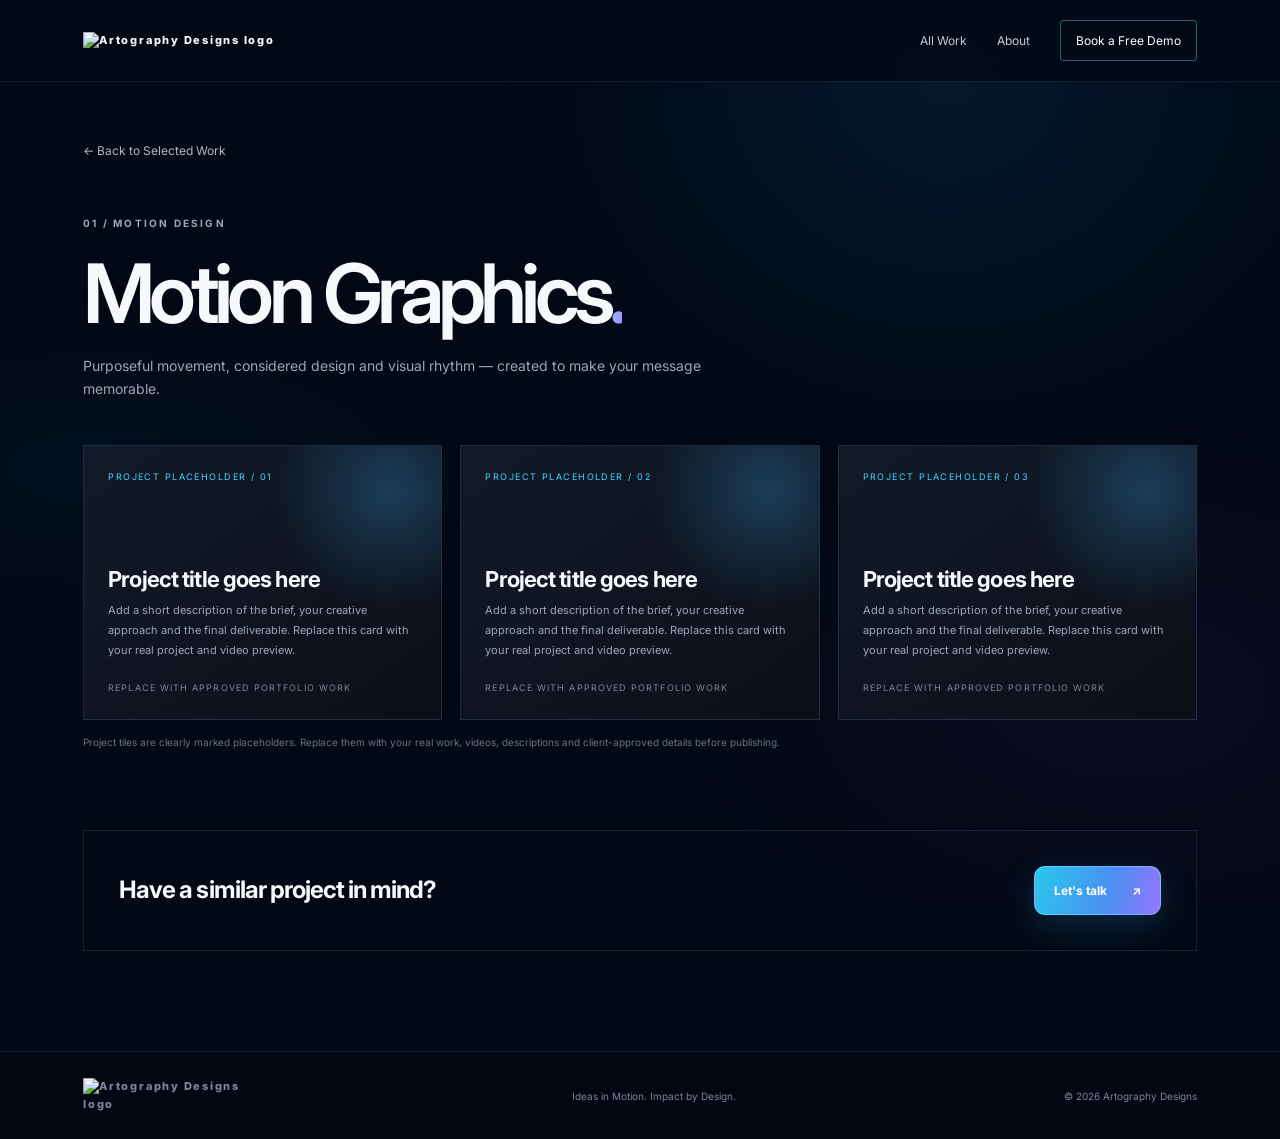
==== category.html @ e75f4caf "Add files via upload" ====
<!doctype html>
<html lang="en">
<head>
  <meta charset="utf-8"><meta name="viewport" content="width=device-width, initial-scale=1">
  <meta name="theme-color" content="#090b10">
  <title>Portfolio Category — Artography Designs</title>
  <link rel="preconnect" href="https://fonts.googleapis.com"><link rel="preconnect" href="https://fonts.gstatic.com" crossorigin>
  <link href="https://fonts.googleapis.com/css2?family=Inter:wght@400;500;600;700;800&display=swap" rel="stylesheet">
  <link rel="stylesheet" href="styles.css"><script src="category.js" defer></script>
</head>
<body>
  <header class="site-header">
    <a class="wordmark" href="index.html"><img class="brand-logo" src="assets/artography-logo.png" alt="Artography Designs logo"></a>
    <nav class="nav-links"><a href="index.html#work">All Work</a><a href="index.html#about">About</a><a class="nav-cta" href="index.html#contact">Book a Free Demo</a></nav>
  </header>
  <main class="category-main section-shell">
    <a class="back-link" href="index.html#work">← Back to Selected Work</a>
    <p class="eyebrow" id="category-kicker">PORTFOLIO CATEGORY</p>
    <h1 class="category-title" id="category-title">Selected work<span>.</span></h1>
    <p class="category-intro" id="category-intro">A focused collection of visual stories.</p>
    <div class="category-grid" id="category-grid"></div>
    <p class="placeholder-note">Project tiles are clearly marked placeholders. Replace them with your real work, videos, descriptions and client-approved details before publishing.</p>
    <div class="category-cta"><h2>Have a similar project in mind?</h2><a class="button button-primary" href="index.html#contact">Let's talk <span>↗</span></a></div>
  </main>
  <footer class="site-footer"><a class="wordmark" href="index.html"><img class="brand-logo" src="assets/artography-logo.png" alt="Artography Designs logo"></a><p>Ideas in Motion. Impact by Design.</p><span>© <span id="year"></span> Artography Designs</span></footer>
</body>
</html>
---- styles.css ----
:root{--bg:#090b10;--panel:#10141d;--panel2:#141a25;--text:#f6f8fc;--muted:#9ba6b8;--blue:#3883c4;--cyan:#42d7ff;--violet:#a56bff;--line:rgba(255,255,255,.11);--gold:#f4c96b}*{box-sizing:border-box}html{scroll-behavior:smooth;scroll-padding-top:88px}body{margin:0;background:var(--bg);color:var(--text);font-family:Inter,system-ui,sans-serif;line-height:1.6;overflow-x:hidden;position:relative}body:before{content:'';position:fixed;inset:0;z-index:-2;pointer-events:none;background:linear-gradient(180deg,rgba(3,8,20,.62),rgba(3,8,20,.86)),url('assets/galaxy-nebula-background.png') center 22%/cover no-repeat;opacity:.72}a{color:inherit;text-decoration:none}button{font:inherit}.site-header{height:82px;padding:0 6.5%;display:flex;align-items:center;justify-content:space-between;border-bottom:1px solid rgba(255,255,255,.07);position:sticky;top:0;z-index:20;background:rgba(9,11,16,.88);backdrop-filter:blur(18px)}.wordmark{display:flex;align-items:center;gap:11px;font-size:11px;letter-spacing:.16em;font-weight:800}.wordmark-mark{font-size:34px;letter-spacing:-.1em;line-height:1;font-weight:800}.wordmark-mark span,.about-symbol span{color:var(--cyan)}.wordmark small{display:block;color:#9ba6b8;font-size:9px;letter-spacing:.31em;margin-top:2px}.nav-links{display:flex;align-items:center;gap:30px;color:#c4ccda;font-size:12px}.nav-links a:hover,.text-link:hover{color:var(--cyan)}.nav-cta{border:1px solid rgba(66,215,255,.45);padding:10px 15px;border-radius:3px;color:white}.menu-toggle{display:none;background:none;border:0;color:white;font-size:22px}.section-shell{width:min(1240px,87%);margin-inline:auto}.hero{min-height:680px;display:flex;flex-direction:column;justify-content:center;position:relative;padding-top:80px;padding-bottom:64px;isolation:isolate;overflow:hidden}.hero:after{content:'';position:absolute;z-index:-1;width:52vw;height:52vw;max-width:680px;max-height:680px;min-width:330px;min-height:330px;right:-8%;top:3%;border-radius:48% 52% 60% 40%;border:1px solid rgba(66,215,255,.13);transform:rotate(-25deg);box-shadow:inset 0 0 70px rgba(56,131,196,.05),0 0 65px rgba(56,131,196,.04);animation:float-ring 18s ease-in-out infinite}.hero:before{content:'';position:absolute;z-index:-1;right:-10%;top:18%;width:62%;height:45%;border-top:1px solid transparent;border-bottom:1px solid transparent;border-image:linear-gradient(90deg,transparent,rgba(66,215,255,.1),rgba(165,107,255,.24),transparent) 1;transform:rotate(-18deg);filter:drop-shadow(0 0 7px rgba(66,215,255,.2));animation:line-drift 12s ease-in-out infinite}.hero-glow{position:absolute;z-index:-1;pointer-events:none;filter:blur(70px);opacity:.36;border-radius:50%}.glow-one{width:380px;height:380px;right:7%;top:12%;background:radial-gradient(circle,var(--blue),transparent 68%)}.glow-two{width:300px;height:300px;right:25%;top:36%;background:radial-gradient(circle,var(--violet),transparent 68%);opacity:.16}.hero:focus-within:after{border-color:rgba(66,215,255,.25)}@keyframes float-ring{0%,100%{transform:rotate(-25deg) translate3d(0,0,0)}50%{transform:rotate(-17deg) translate3d(-14px,12px,0)}}@keyframes line-drift{0%,100%{transform:rotate(-18deg) translateY(0)}50%{transform:rotate(-14deg) translateY(16px)}}.eyebrow{font-size:10px;letter-spacing:.22em;color:#9aa8bd;font-weight:700;margin:0 0 20px}.eyebrow-dot{display:inline-block;width:7px;height:7px;background:var(--cyan);border-radius:50%;margin-right:9px;box-shadow:0 0 14px var(--cyan)}h1,h2,h3,p{margin-top:0}.hero h1{font-size:clamp(48px,7.4vw,96px);line-height:1.04;letter-spacing:-.075em;font-weight:600;margin:0;max-width:920px}.hero h1 span,.section-heading h2 span,.about-content h2 span,.why-section h2 span,.contact-section h2 span,.category-title span{background:linear-gradient(100deg,#f7f9ff 0%,#7bcaff 42%,#a68aff 88%);color:transparent;background-clip:text}.hero-copy{max-width:610px;color:#aeb8c8;font-size:15px;line-height:1.9;margin:28px 0 30px}.hero-actions{display:flex;gap:12px;flex-wrap:wrap}.button{display:inline-flex;align-items:center;justify-content:center;gap:25px;padding:14px 19px;font-size:12px;font-weight:700;transition:transform .2s,border-color .2s,background .2s;border-radius:3px}.button:hover{transform:translateY(-2px)}.button-primary{background:var(--blue);border:1px solid var(--blue);color:white;box-shadow:0 8px 32px rgba(56,131,196,.18)}.button-primary:hover{background:#4797d7}.button-quiet{border:1px solid var(--line);color:#e0e6f0}.hero-foot{display:flex;justify-content:space-between;max-width:540px;margin-top:84px;color:#687588;font-size:9px;letter-spacing:.18em}.work-section{padding-top:110px;padding-bottom:76px;position:relative}.work-section:before{content:'';position:absolute;left:-12vw;top:20%;width:34vw;height:34vw;border-radius:50%;border:1px solid rgba(66,215,255,.08);box-shadow:0 0 35px rgba(56,131,196,.04);pointer-events:none;z-index:-1}.section-heading{display:flex;align-items:end;justify-content:space-between;gap:40px;margin-bottom:36px}.section-heading h2,.about-content h2,.why-section h2,.contact-section h2{font-size:clamp(38px,5vw,64px);line-height:1.1;letter-spacing:-.065em;font-weight:600;margin:0}.section-note{max-width:340px;color:var(--muted);font-size:12px;line-height:1.9;margin:0 0 5px}.slider-controls{display:flex;justify-content:space-between;align-items:center;margin-bottom:15px}.slider-count{font-size:12px;color:#687588}.slider-count strong{color:white;font-size:16px}.slider-buttons{display:flex;gap:8px}.slider-arrow{width:42px;height:42px;background:transparent;border:1px solid var(--line);color:white;border-radius:50%;cursor:pointer;transition:.2s}.slider-arrow:hover{border-color:var(--cyan);color:var(--cyan)}.portfolio-viewport{overflow-x:auto;scrollbar-width:none;overscroll-behavior-x:contain;cursor:grab;outline:none;padding:7px 3px 18px}.portfolio-viewport::-webkit-scrollbar{display:none}.portfolio-track{display:flex;gap:18px;width:max-content}.portfolio-card{width:clamp(260px,28vw,355px);border:1px solid rgba(255,255,255,.1);background:#0e1118;position:relative;transition:transform .3s,border-color .3s,opacity .3s;flex-shrink:0;overflow:hidden}.portfolio-card:hover{transform:translateY(-5px);border-color:rgba(66,215,255,.5)}.portfolio-card.active{border-color:transparent}.portfolio-card.active:before{content:"";position:absolute;inset:0;border-radius:0;padding:1px;background:linear-gradient(140deg,var(--cyan),var(--blue),var(--violet),var(--cyan));background-size:260% 260%;animation:border-flow 5s linear infinite;-webkit-mask:linear-gradient(#fff 0 0) content-box,linear-gradient(#fff 0 0);-webkit-mask-composite:xor;mask-composite:exclude;pointer-events:none;z-index:2}@keyframes border-flow{0%{background-position:0% 0%}100%{background-position:260% 260%}}.card-art{height:240px;position:relative;overflow:hidden;background:#111827;isolation:isolate}.card-art:before,.card-art:after{content:"";position:absolute;inset:0;pointer-events:none}.art-caption{position:absolute;left:20px;bottom:18px;font-size:9px;letter-spacing:.19em;color:rgba(255,255,255,.72)}.art-motion{background:radial-gradient(ellipse at 70% 35%,#425dca 0,transparent 36%),radial-gradient(ellipse at 30% 65%,#1c8cb0 0,transparent 36%),linear-gradient(135deg,#111a2b,#070a12)}.art-orb{position:absolute;width:175px;height:175px;left:28%;top:13%;border-radius:50%;background:conic-gradient(from 20deg,transparent,#48d7ff,#3b65cb,#b77bff,transparent);filter:blur(1px);animation:slow-spin 15s linear infinite}.art-orb:after{content:"";position:absolute;inset:22px;border-radius:50%;background:#101522;border:1px solid rgba(255,255,255,.35)}.art-line{position:absolute;width:130%;height:65px;border:1px solid rgba(99,224,255,.6);border-radius:50%;transform:rotate(-25deg);left:-15%;top:45%;box-shadow:0 0 22px #2674bb}.art-saas{background:radial-gradient(circle at 80% 20%,#245f9a,transparent 42%),linear-gradient(145deg,#121a2b,#090d16)}.mini-ui,.browser-lines{position:absolute;inset:28px 24px 40px;border:1px solid #45617c;border-radius:7px;background:rgba(5,12,23,.75);padding:15px;display:grid;grid-template-columns:repeat(3,1fr);gap:9px}.mini-ui i{height:5px;background:#5f9ac7;border-radius:4px}.mini-ui b{height:58px;background:linear-gradient(145deg,#1b8fae55,#4d65bb55);border:1px solid #45617c;border-radius:4px}.art-product{background:radial-gradient(ellipse at 70% 50%,#714cc0 0,transparent 40%),linear-gradient(145deg,#101728,#080b12)}.product-window{position:absolute;inset:22px 34px;background:linear-gradient(135deg,#1a2842,#111522);border:1px solid #536080;box-shadow:0 15px 35px #0008;transform:rotate(-5deg);padding:12px}.product-window span{display:inline-block;width:5px;height:5px;border-radius:50%;background:#64c9ff;margin-right:4px}.product-window b{display:block;font-size:23px;line-height:1.08;letter-spacing:-.06em;margin:32px 0 0 12px}.art-2d{background:linear-gradient(145deg,#222c50,#171126)}.shape{position:absolute;display:block;border:1px solid rgba(255,255,255,.55)}.shape-a{width:105px;height:105px;border-radius:35% 65% 55% 45%;background:linear-gradient(145deg,#55d4e8,#6c68ce);left:17%;top:18%;transform:rotate(-24deg)}.shape-b{width:83px;height:83px;border-radius:50%;background:linear-gradient(145deg,#ffbd82,#e66e9b);right:17%;top:26%}.shape-c{width:120px;height:60px;border-radius:50%;border-color:#8be8ff;left:37%;bottom:14%;transform:rotate(20deg)}.art-reels{background:radial-gradient(circle at 50% 45%,#ed6e9d 0,transparent 35%),linear-gradient(145deg,#291a38,#0d1020)}.reel-frame{position:absolute;inset:15px 70px;border:1px solid #ffffff66;border-radius:18px;display:flex;align-items:center;justify-content:center;text-align:center;flex-direction:column;font-size:10px;letter-spacing:.3em;background:linear-gradient(160deg,#ffffff08,#ffffff02);transform:rotate(4deg)}.reel-frame b{font-size:28px;line-height:1;letter-spacing:-.07em;margin-top:12px}.art-info{background:linear-gradient(135deg,#102c3d,#111426)}.chart-bars{position:absolute;left:18%;right:18%;bottom:32px;height:140px;display:flex;align-items:end;gap:10px}.chart-bars i{flex:1;background:linear-gradient(#52d7f4,#367ac5);border-radius:4px 4px 0 0;box-shadow:0 0 18px #38a9de44}.chart-bars i:nth-child(1){height:30%}.chart-bars i:nth-child(2){height:55%}.chart-bars i:nth-child(3){height:45%}.chart-bars i:nth-child(4){height:76%}.chart-bars i:nth-child(5){height:100%}.art-web{background:radial-gradient(circle at 75% 25%,#6745a8,transparent 36%),linear-gradient(145deg,#111c32,#080a11)}.web-window{position:absolute;inset:22px 22px 30px;border:1px solid #7c80a5;background:#0b1220;padding:20px}.web-window b{font-size:21px;line-height:1.05;letter-spacing:-.06em}.web-window span{display:block;width:50px;height:4px;background:var(--cyan);margin-top:18px}.art-social{background:linear-gradient(135deg,#162c4b,#281534)}.social-tile{position:absolute;width:88px;height:112px;display:grid;place-items:center;font-size:36px;font-weight:800;border:1px solid #ffffff55;background:linear-gradient(145deg,#50c9e555,#9e65e855);box-shadow:0 12px 28px #0005;transform:rotate(-10deg);left:14%;top:25%}.social-tile:nth-child(2){left:38%;top:16%;transform:rotate(8deg);background:linear-gradient(145deg,#ed8eab77,#8d62c877)}.social-tile:nth-child(3){left:62%;top:28%;transform:rotate(14deg);background:linear-gradient(145deg,#3d9de877,#5463c977)}.art-dev{background:radial-gradient(circle at 50% 40%,#174d71,transparent 44%),linear-gradient(135deg,#101827,#090b12)}.browser-lines{inset:26px 24px 35px;grid-template-rows:8px 1fr 1fr}.browser-lines i{height:5px;background:#80c8e8;border-radius:4px}.browser-lines b{background:linear-gradient(130deg,#1a7db0aa,#9a6ce0aa);border-radius:3px}.art-pitch{background:radial-gradient(circle at 25% 35%,#3d76bd,transparent 40%),linear-gradient(145deg,#111b2e,#0b0d14)}.slide-sheet{position:absolute;inset:25px 48px 28px;background:linear-gradient(140deg,#f1f5ff,#c5d8ef);color:#111827;padding:18px;transform:rotate(4deg);box-shadow:0 18px 28px #0008}.slide-sheet span{font-size:9px;color:#45617c}.slide-sheet b{display:block;font-size:25px;line-height:1;letter-spacing:-.06em;margin-top:38px}.portfolio-card-meta{display:flex;justify-content:space-between;align-items:center;padding:18px 18px 20px;gap:10px}.portfolio-card-meta p{font-size:9px;letter-spacing:.15em;color:#8292a9;margin:0 0 6px}.portfolio-card-meta h3{font-size:15px;letter-spacing:-.03em;margin:0;font-weight:600}.card-arrow{font-size:20px;color:var(--cyan)}.placeholder-note{font-size:10px;color:#657287;margin:14px 0 0}.credibility-strip{display:flex;align-items:center;justify-content:space-between;gap:22px;padding:28px 0;border-top:1px solid var(--line);border-bottom:1px solid var(--line);flex-wrap:wrap}.credibility-strip span{font-size:9px;color:#7f8ba0;letter-spacing:.16em}.credibility-strip b{font-size:10px;color:#c5cedb;letter-spacing:.08em}.about-section{display:grid;grid-template-columns:.75fr 1.25fr;gap:70px;padding-top:130px;padding-bottom:130px;position:relative}.about-section:after{content:'';position:absolute;right:-9vw;top:15%;width:190px;height:310px;border:1px solid rgba(165,107,255,.2);border-radius:50%;transform:rotate(36deg);pointer-events:none;box-shadow:0 0 28px rgba(56,131,196,.06)}.about-kicker{display:flex;justify-content:space-between;align-items:start}.about-symbol{font-size:58px;line-height:1;font-weight:800;letter-spacing:-.12em;color:#31415a}.about-content h2{font-size:clamp(36px,4.5vw,56px)}.about-content>p{color:var(--muted);max-width:600px;font-size:14px;line-height:1.9;margin:25px 0}.text-link{font-size:12px;font-weight:700;border-bottom:1px solid #3d617e;padding-bottom:8px}.text-link span{margin-left:20px;color:var(--cyan)}.process-section{padding:90px 0 120px;border-top:1px solid var(--line)}.process-grid{display:grid;grid-template-columns:repeat(4,1fr);gap:12px}.process-card{min-height:210px;padding:22px;border:1px solid var(--line);background:linear-gradient(145deg,#11151f,#0b0d13)}.process-card>span{font-size:10px;color:var(--cyan);letter-spacing:.12em}.process-card h3{font-size:17px;margin:35px 0 8px}.process-card p,.why-grid p{font-size:11px;line-height:1.85;color:var(--muted);margin:0}.why-section{padding:90px 0 115px;border-top:1px solid var(--line)}.why-section h2{font-size:clamp(38px,5vw,62px)}.why-grid{display:grid;grid-template-columns:repeat(3,1fr);gap:35px;margin-top:55px}.why-grid b{font-size:10px;letter-spacing:.13em;color:#c5d5e9}.why-grid p{margin-top:12px;max-width:300px}.testimonials-section{padding:90px 0 110px;border-top:1px solid var(--line)}.testimonial-placeholder{display:flex;align-items:center;gap:24px;padding:30px;border:1px solid var(--line);background:linear-gradient(110deg,#111723,#0d1018);position:relative;box-shadow:0 18px 60px rgba(0,0,0,.12)}.testimonial-placeholder:after{content:'';position:absolute;left:10%;right:10%;bottom:-1px;height:1px;background:linear-gradient(90deg,transparent,var(--cyan),var(--violet),transparent);opacity:.65}.quote-mark{font-size:70px;line-height:.7;color:var(--cyan);font-family:Georgia,serif}.testimonial-placeholder h3{font-size:18px;margin-bottom:8px}.testimonial-placeholder p{font-size:12px;color:var(--muted);margin:0}.placeholder-label{margin-left:auto;white-space:nowrap;color:#657287;font-size:9px;letter-spacing:.12em}.contact-section{text-align:center;padding:110px 20px 120px;border-top:1px solid var(--line);background:radial-gradient(ellipse at 50% 90%,#15365b55,transparent 55%);position:relative;overflow:hidden}.contact-section:before,.contact-section:after{content:'';position:absolute;pointer-events:none;bottom:-105px;width:420px;height:220px;border:1px solid rgba(66,215,255,.3);border-radius:50%;filter:drop-shadow(0 0 8px rgba(66,215,255,.2));transform:rotate(-24deg)}.contact-section:before{left:-140px}.contact-section:after{right:-140px;border-color:rgba(165,107,255,.3);transform:rotate(24deg)}.contact-section .eyebrow{margin-bottom:22px}.contact-section h2{font-size:clamp(44px,6vw,76px)}.contact-section>p:not(.eyebrow){max-width:520px;margin:22px auto 28px;font-size:13px;line-height:1.9;color:var(--muted)}.contact-note{display:block;color:#647187;font-size:9px;margin-top:16px}.site-footer{padding:26px 6.5%;border-top:1px solid var(--line);display:flex;align-items:center;justify-content:space-between;gap:20px;color:#79869a;font-size:10px}.site-footer p{margin:0}.category-main{padding-top:55px;padding-bottom:100px;min-height:70vh}.back-link{display:inline-block;font-size:12px;color:#aab8cc;margin-bottom:55px}.back-link:hover{color:var(--cyan)}.category-title{font-size:clamp(44px,7vw,82px);line-height:1.05;letter-spacing:-.07em;font-weight:600;margin:0 0 18px}.category-intro{color:var(--muted);font-size:14px;max-width:640px;margin-bottom:45px}.category-grid{display:grid;grid-template-columns:repeat(3,minmax(0,1fr));gap:18px}.project-placeholder{min-height:275px;border:1px solid var(--line);background:linear-gradient(145deg,#121a29,#0c0f17);padding:24px;display:flex;flex-direction:column;justify-content:space-between;position:relative;overflow:hidden}.project-placeholder:before{content:"";position:absolute;width:240px;height:240px;right:-70px;top:-75px;border-radius:50%;background:radial-gradient(circle,#2b78ac66,transparent 70%)}.project-placeholder>*{position:relative}.project-tag{font-size:9px;letter-spacing:.16em;color:var(--cyan)}.project-placeholder h2{font-size:22px;line-height:1.15;letter-spacing:-.04em;margin:0 0 9px}.project-placeholder p{font-size:11px;line-height:1.8;color:var(--muted);max-width:330px;margin:0}.project-status{font-size:9px;letter-spacing:.12em;color:#78869c;margin-top:20px}.category-cta{margin-top:80px;padding:35px;border:1px solid var(--line);display:flex;align-items:center;justify-content:space-between;gap:20px}.category-cta h2{font-size:24px;letter-spacing:-.04em;margin:0}@keyframes slow-spin{to{transform:rotate(360deg)}}@media(max-width:850px){.site-header{padding:0 6%;height:72px}.nav-links{gap:17px}.hero{min-height:600px}.section-shell{width:88%}.section-heading{align-items:start;flex-direction:column;gap:16px}.section-note{max-width:500px}.about-section{gap:35px}.process-grid{grid-template-columns:repeat(2,1fr)}.category-grid{grid-template-columns:repeat(2,minmax(0,1fr))}.placeholder-label{display:none}}@media(max-width:600px){.menu-toggle{display:block}.nav-links{display:none;position:absolute;top:71px;left:0;right:0;padding:20px 6%;background:#0c0f16;border-bottom:1px solid var(--line);flex-direction:column;align-items:stretch;gap:17px}.nav-links.open{display:flex}.nav-cta{text-align:center}.hero{min-height:590px;padding-top:65px}.hero h1{font-size:clamp(45px,12vw,68px)}.hero-copy{font-size:13px}.hero-foot{margin-top:60px;font-size:8px;gap:20px}.work-section{padding-top:75px}.portfolio-card{width:78vw}.card-art{height:220px}.about-section{grid-template-columns:1fr;gap:20px;padding-top:90px;padding-bottom:90px}.about-kicker{align-items:center}.about-symbol{font-size:38px}.process-section,.why-section,.testimonials-section{padding:75px 0}.process-grid{gap:8px}.process-card{padding:16px;min-height:200px}.process-card h3{margin-top:28px;font-size:15px}.process-card p{font-size:10px}.why-grid{grid-template-columns:1fr;gap:25px;margin-top:38px}.testimonial-placeholder{align-items:flex-start;padding:22px;gap:14px}.testimonial-placeholder h3{font-size:16px}.quote-mark{font-size:48px}.contact-section{padding:85px 10px}.site-footer{align-items:flex-start;flex-direction:column}.credibility-strip{justify-content:flex-start}.credibility-strip span{width:100%}.category-main{padding-top:35px}.back-link{margin-bottom:40px}.category-grid{grid-template-columns:1fr}.project-placeholder{min-height:235px}.category-cta{align-items:flex-start;flex-direction:column;padding:25px}.category-cta h2{font-size:21px}}@media(prefers-reduced-motion:reduce){*,*::before,*::after{scroll-behavior:auto!important;animation-duration:.01ms!important;animation-iteration-count:1!important;transition-duration:.01ms!important}}
/* Original Artography Designs logo: preserve supplied artwork and proportions */
.brand-logo{display:block;width:clamp(150px,19vw,205px);height:auto;max-height:58px;object-fit:contain;object-position:left center}.site-header .wordmark{gap:0}.site-footer .brand-logo{width:160px;max-height:48px}@media(max-width:600px){.brand-logo{width:155px;max-height:48px}}

/* Cinematic reference-inspired visual upgrade */
:root{--bg:#030914;--panel:#091525;--panel2:#0d1a2d;--line:rgba(137,190,255,.14)}
body{background:#030914}
body:before{background:radial-gradient(ellipse at 74% 9%,rgba(14,100,174,.24),transparent 34%),radial-gradient(ellipse at 8% 52%,rgba(10,92,155,.12),transparent 28%),radial-gradient(ellipse at 88% 77%,rgba(91,44,159,.14),transparent 30%)}
.site-header{background:rgba(3,9,20,.82);border-bottom-color:rgba(111,186,255,.11)}
.hero{width:100%;max-width:none;padding:90px max(6.5%,calc((100vw - 1240px)/2)) 54px;min-height:660px;display:grid;grid-template-columns:minmax(0,1.02fr) minmax(380px,.98fr);align-items:center;gap:0}
.hero:before,.hero:after{display:none}
.hero-copy-block{position:relative;z-index:2;max-width:650px}
.hero h1{font-size:clamp(48px,6vw,82px);max-width:700px;line-height:1.04;letter-spacing:-.075em}
.hero-copy{font-size:15px;max-width:550px;margin:24px 0 28px}
.button{border-radius:11px;padding:14px 19px}
.button-primary{background:linear-gradient(105deg,#28c8ed,#4b8ff1 60%,#9774ff);border:1px solid rgba(153,224,255,.45);box-shadow:0 10px 35px rgba(38,143,228,.23)}
.button-quiet{background:rgba(6,16,32,.45);border-color:rgba(118,190,255,.24);backdrop-filter:blur(10px)}
.hero-art{position:relative;min-width:0;height:480px;isolation:isolate;transform:translateX(4%)}
.hero-art:before{content:"";position:absolute;inset:7% 2% 5%;border-radius:50%;background:radial-gradient(ellipse,rgba(24,116,212,.18),rgba(86,47,166,.09) 42%,transparent 70%);filter:blur(24px);z-index:-2}
.hero-art-halo{position:absolute;inset:11% 9% 8%;border:1px solid rgba(83,192,255,.12);border-radius:48% 52% 55% 45%;transform:rotate(-22deg);box-shadow:inset 0 0 70px rgba(39,146,241,.08),0 0 45px rgba(42,118,221,.08);animation:halo-float 11s ease-in-out infinite}
.ribbon-svg{position:absolute;inset:0;width:100%;height:100%;overflow:visible;filter:drop-shadow(0 0 13px rgba(47,157,255,.24))}
.ribbon-path{fill:none;stroke:url(#ribbonGradient);stroke-width:25;stroke-linecap:round;stroke-linejoin:round;opacity:.85}
.ribbon-path-back{stroke-width:37;opacity:.2;filter:url(#ribbonGlow)}
.ribbon-path-front{stroke-width:22;stroke-dasharray:1450;stroke-dashoffset:1450;animation:trimpath-draw 8s ease-in-out infinite;filter:drop-shadow(0 0 8px rgba(53,171,255,.6))}
.ribbon-highlight{fill:none;stroke:url(#ribbonHighlight);stroke-width:3;stroke-linecap:round;stroke-dasharray:90 400;animation:highlight-travel 7s linear infinite}
.ribbon-glow-path{fill:none;stroke:#258df5;stroke-width:45;opacity:.16;filter:url(#ribbonGlow)}
.orbit-line{fill:none;stroke:rgba(70,197,255,.35);stroke-width:1.2;stroke-dasharray:3 9;animation:orbit-dash 18s linear infinite}
.orbit-line-two{stroke:rgba(165,107,255,.3);animation-direction:reverse}
.floating-chip{position:absolute;z-index:3;padding:15px 18px;border:1px solid rgba(143,200,255,.27);border-radius:13px;background:linear-gradient(145deg,rgba(34,69,112,.8),rgba(10,20,43,.88));box-shadow:0 20px 55px rgba(0,0,0,.32),inset 0 1px rgba(255,255,255,.08);backdrop-filter:blur(14px);font-size:15px;line-height:1.3;color:#dceeff;transform:rotate(-10deg);animation:chip-float 7s ease-in-out infinite}
.floating-chip b{color:#fff}.chip-one{left:8%;top:32%}.chip-two{right:2%;top:17%;font-size:11px;transform:rotate(8deg);padding:12px 15px;color:var(--cyan);animation-delay:-2s}.chip-two span{color:#e6f3ff;margin-left:7px}
.floating-orb{position:absolute;width:25px;height:25px;border-radius:8px;background:linear-gradient(135deg,#73e6ff,#6477ff);box-shadow:0 0 30px rgba(76,171,255,.6);transform:rotate(25deg);animation:chip-float 6s ease-in-out infinite}.orb-one{top:14%;left:20%}.orb-two{right:11%;bottom:20%;width:13px;height:13px;border-radius:50%;background:linear-gradient(135deg,#e3c1ff,#5c9bff);animation-delay:-3s}
.hero-proof{display:flex;gap:22px;flex-wrap:wrap;margin-top:50px}
.hero-proof span{display:grid;grid-template-columns:28px auto;column-gap:8px;align-items:center;min-width:145px}
.hero-proof i{grid-row:span 2;width:27px;height:27px;display:grid;place-items:center;border-radius:9px;background:linear-gradient(145deg,rgba(70,178,255,.24),rgba(155,100,255,.16));border:1px solid rgba(128,196,255,.2);color:#8edfff;font-style:normal}
.hero-proof b{font-size:10px;color:#dceaff}.hero-proof small{font-size:9px;color:#8295b1}
.work-section{padding-top:78px}
.section-heading h2,.about-content h2,.why-section h2,.contact-section h2{letter-spacing:-.06em}
.portfolio-card{width:clamp(235px,20vw,285px);border-radius:15px;background:linear-gradient(145deg,rgba(14,29,49,.94),rgba(5,11,22,.98));border-color:rgba(105,174,239,.16);box-shadow:0 14px 36px rgba(0,0,0,.15)}
.portfolio-card.active{box-shadow:0 0 0 1px rgba(67,211,255,.2),0 0 35px rgba(47,157,255,.12),0 18px 40px rgba(0,0,0,.22)}
.portfolio-card.active:before{border-radius:15px}
.card-art{height:220px;background-color:#08182a}
.portfolio-card-meta{padding:17px 18px 19px}
.portfolio-card-meta h3{font-size:14px}
.art-motion{background:radial-gradient(ellipse at 50% 55%,#102f65 0,transparent 45%),linear-gradient(135deg,#071324,#0c1930)}
.art-orb{box-shadow:0 0 32px rgba(67,154,255,.4)}
.credibility-strip{border-color:rgba(106,178,255,.13);padding:25px 0}
.credibility-strip b{font-size:12px;color:#9eacc1;letter-spacing:0}
.about-section{grid-template-columns:1fr 1fr;align-items:center;gap:58px;padding-top:100px;padding-bottom:105px}
.about-visual{position:relative;min-width:0;padding:12px}
.about-screen{position:relative;min-height:355px;border:1px solid rgba(115,190,255,.22);border-radius:19px;overflow:hidden;background:radial-gradient(ellipse at 68% 32%,rgba(27,130,208,.44),transparent 34%),radial-gradient(ellipse at 30% 75%,rgba(93,57,176,.24),transparent 38%),linear-gradient(135deg,#0a1a2e,#050a13 72%);box-shadow:0 25px 70px rgba(0,0,0,.3),inset 0 0 55px rgba(56,131,196,.08)}
.about-screen:before{content:"";position:absolute;width:260px;height:260px;left:24%;top:13%;border-radius:50%;border:22px solid transparent;border-left-color:#35c9f5;border-top-color:#3d79dd;border-right-color:#8f6bff;filter:drop-shadow(0 0 15px rgba(50,168,255,.55));transform:rotate(-28deg);animation:slow-spin 24s linear infinite}
.screen-top{height:38px;display:flex;align-items:center;gap:5px;padding:0 15px;border-bottom:1px solid rgba(255,255,255,.09);position:relative;z-index:1}
.screen-top i{width:5px;height:5px;border-radius:50%;background:#61d9ff}.screen-top i:nth-child(2){background:#8e7bff}.screen-top i:nth-child(3){background:#f5c56b}.screen-top span{font-size:8px;letter-spacing:.14em;color:#7187a7;margin-left:9px}
.screen-composition{position:relative;min-height:240px;display:flex;align-items:flex-end;padding:30px;z-index:1}
.screen-composition>span{font-size:27px;line-height:1.04;letter-spacing:-.05em;text-shadow:0 4px 18px #000}.screen-composition b{color:#8fdfff}
.screen-orb{position:absolute;right:15%;top:10%;width:120px;height:120px;border-radius:50%;background:radial-gradient(circle at 35% 30%,#5ee9ff,#3979e9 42%,#9b69ff 70%,transparent 73%);filter:drop-shadow(0 0 28px rgba(67,163,255,.5));opacity:.82}
.screen-line{position:absolute;left:-10%;right:-10%;top:48%;height:70px;border-top:1px solid #49d7ff;border-bottom:1px solid #a16cff;transform:rotate(-14deg);filter:drop-shadow(0 0 9px rgba(57,175,255,.6))}
.screen-caption{position:relative;z-index:1;display:flex;flex-direction:column;gap:4px;padding:14px 18px;background:rgba(4,12,24,.82);border-top:1px solid rgba(255,255,255,.08)}
.screen-caption b{font-size:10px;color:#e3efff}.screen-caption small{font-size:9px;color:#8096b2}
.about-visual-glow{position:absolute;z-index:-1;inset:15% -4%;background:linear-gradient(100deg,transparent,rgba(28,129,225,.16),rgba(146,78,237,.13),transparent);filter:blur(25px)}
.about-content .eyebrow{margin-bottom:17px}.about-content h2{font-size:clamp(35px,4.4vw,56px)}
.about-content>p:not(.eyebrow){font-size:13px;max-width:540px;margin:20px 0;color:#a8b7cc}
.about-points{padding:0;margin:20px 0 26px;list-style:none;display:grid;gap:10px;color:#c7d7ea;font-size:12px}
.about-points li:before{content:"✦";display:inline-grid;place-items:center;width:20px;height:20px;margin-right:10px;border-radius:7px;background:rgba(64,178,255,.13);color:#72dfff;font-size:10px}
.process-section,.why-section,.testimonials-section{border-color:rgba(106,178,255,.13)}
.process-grid{gap:16px}
.process-card{border-radius:16px;min-height:205px;background:linear-gradient(145deg,rgba(15,31,51,.9),rgba(5,12,23,.94));border-color:rgba(113,182,244,.16);box-shadow:inset 0 1px rgba(255,255,255,.025);transition:transform .25s,border-color .25s,box-shadow .25s}
.process-card:hover{transform:translateY(-5px);border-color:rgba(66,215,255,.38);box-shadow:0 15px 35px rgba(0,0,0,.22),0 0 25px rgba(43,146,226,.08)}
.process-card>span{display:inline-grid;place-items:center;width:30px;height:30px;border:1px solid rgba(89,191,255,.2);border-radius:10px;background:rgba(53,145,222,.1)}
.process-card h3{margin-top:28px}
.why-grid{gap:25px}
.why-grid>div{padding:5px 20px 5px 0;position:relative}
.why-grid>div:before{content:"";display:block;width:38px;height:38px;border:1px solid rgba(95,188,255,.25);border-radius:50%;margin-bottom:17px;background:radial-gradient(circle,rgba(60,166,239,.18),transparent 70%);box-shadow:0 0 22px rgba(51,148,235,.08)}
.why-grid b{font-size:11px;letter-spacing:.07em;color:#d9e8fa}
.testimonials-section{overflow:hidden}
.review-track{display:grid;grid-template-columns:repeat(3,minmax(0,1fr));gap:16px}
.review-card{position:relative;min-height:225px;padding:23px;border:1px solid rgba(111,181,246,.17);border-radius:15px;background:linear-gradient(145deg,rgba(14,29,48,.95),rgba(5,11,21,.98));box-shadow:0 18px 45px rgba(0,0,0,.16);overflow:hidden}
.review-card:after{content:"";position:absolute;left:12%;right:12%;bottom:0;height:1px;background:linear-gradient(90deg,transparent,#42d7ff,#a56bff,transparent);opacity:.7}
.review-stars{font-size:14px;letter-spacing:3px;color:#f4bd4f;margin-bottom:15px}
.review-card>p{font-size:12px;line-height:1.8;color:#c6d5e8;min-height:60px;margin-bottom:20px}
.review-person{display:flex;align-items:center;gap:10px}.review-avatar{width:34px;height:34px;border-radius:50%;display:grid;place-items:center;border:1px solid rgba(103,190,255,.28);background:linear-gradient(135deg,#123a5e,#30234e);color:#75ddff;font-size:18px}
.review-person b,.review-person small{display:block}.review-person b{font-size:10px;color:#e7f0fb}.review-person small{font-size:9px;color:#8093ad;margin-top:3px}
.review-edit-label{display:block;margin-top:17px;font-size:8px;letter-spacing:.13em;color:#7185a0}
.reviews-note{font-size:10px;color:#7185a0;margin:17px 0 0}
.contact-section{background:radial-gradient(ellipse at 50% 88%,rgba(14,98,176,.25),transparent 48%),radial-gradient(ellipse at 90% 100%,rgba(114,59,177,.16),transparent 35%);border-color:rgba(106,178,255,.13)}
.contact-section:before,.contact-section:after{width:580px;height:240px;border-width:2px;filter:drop-shadow(0 0 12px rgba(66,215,255,.22));bottom:-110px}
.contact-section:before{border-color:rgba(66,215,255,.48);transform:rotate(-17deg)}
.contact-section:after{border-color:rgba(165,107,255,.42);transform:rotate(17deg)}
.site-footer{background:rgba(2,7,15,.5);border-color:rgba(106,178,255,.12)}
@keyframes trimpath-draw{0%{stroke-dashoffset:1450;opacity:.35}35%,72%{stroke-dashoffset:0;opacity:1}100%{stroke-dashoffset:-1450;opacity:.3}}
@keyframes highlight-travel{from{stroke-dashoffset:0}to{stroke-dashoffset:-1000}}
@keyframes orbit-dash{to{stroke-dashoffset:-240}}
@keyframes halo-float{0%,100%{transform:rotate(-22deg) translateY(0)}50%{transform:rotate(-15deg) translateY(12px)}}
@keyframes chip-float{0%,100%{translate:0 0}50%{translate:0 -13px}}
@media(max-width:850px){.hero{grid-template-columns:1fr;min-height:0;padding:95px 6% 35px}.hero-copy-block{max-width:720px}.hero-art{height:380px;width:min(100%,600px);margin:10px auto 0;transform:none}.hero-proof{margin-top:35px}.about-section{grid-template-columns:1fr 1fr;gap:30px}.review-track{grid-template-columns:repeat(2,minmax(0,1fr))}.review-card:last-child{display:none}}
@media(max-width:600px){.hero{padding-top:70px}.hero h1{font-size:clamp(43px,11.8vw,64px)}.hero-art{height:290px;width:112%;margin-left:-6%;margin-top:15px}.floating-chip{font-size:12px;padding:10px 12px}.chip-one{left:12%;top:30%}.chip-two{right:8%;top:12%}.hero-proof{gap:15px;margin-top:28px}.hero-proof span{min-width:135px}.about-section{grid-template-columns:1fr;gap:28px}.about-screen{min-height:310px}.screen-composition{min-height:205px}.screen-orb{width:95px;height:95px}.review-track{display:flex;overflow-x:auto;scroll-snap-type:x mandatory;padding:3px 1px 15px}.review-card,.review-card:last-child{display:block;flex:0 0 84%;scroll-snap-align:start}.process-grid{grid-template-columns:repeat(2,minmax(0,1fr))}.portfolio-card{width:76vw}}
@media(prefers-reduced-motion:reduce){.ribbon-path-front,.ribbon-highlight,.orbit-line,.hero-art-halo,.floating-chip,.floating-orb,.about-screen:before{animation:none!important}}

/* Orbital planet hero visual */
.planet-hero-art{height:490px;position:relative;transform:translateX(3%);isolation:isolate}
.planet-visual-wrap{position:absolute;inset:0;overflow:visible;isolation:isolate}
.planet-hero-image{position:absolute;inset:0;width:100%;height:100%;object-fit:contain;object-position:center;mix-blend-mode:screen;filter:saturate(1.08) contrast(1.03);animation:planet-drift 18s ease-in-out infinite;transform-origin:55% 50%}
.planet-image-vignette{position:absolute;inset:0;pointer-events:none;background:radial-gradient(ellipse at 60% 50%,transparent 35%,rgba(3,9,20,.1) 70%,#030914 100%);mix-blend-mode:multiply}
.planet-orbit-overlay{position:absolute;left:19%;top:21%;width:68%;height:57%;border:1px solid rgba(74,196,255,.27);border-radius:50%;transform:rotate(-22deg);pointer-events:none}
.orbit-b{left:14%;top:27%;width:78%;height:42%;border-color:rgba(165,107,255,.35);transform:rotate(-31deg);border-style:dashed;animation:orbit-dash 22s linear infinite}
.orbit-c{left:26%;top:15%;width:61%;height:70%;border-color:rgba(72,176,255,.16);transform:rotate(23deg);animation:halo-float 15s ease-in-out infinite}
.planet-route-node{position:absolute;width:34px;height:34px;display:grid;place-items:center;border:1px solid rgba(167,223,255,.58);border-radius:10px;color:#c5f5ff;background:linear-gradient(140deg,rgba(38,159,241,.65),rgba(60,55,134,.62));box-shadow:0 0 22px rgba(42,173,255,.42),inset 0 1px rgba(255,255,255,.42);backdrop-filter:blur(10px);animation:node-float 6s ease-in-out infinite}
.planet-route-node i{font-style:normal;font-size:13px;text-shadow:0 0 12px #42d7ff}
.node-a{left:23%;top:30%;animation-delay:-1s}.node-b{right:18%;top:18%;animation-delay:-3s}.node-c{left:42%;bottom:14%;animation-delay:-4s}.node-d{right:7%;bottom:30%;animation-delay:-2s}
.planet-route-dot{position:absolute;width:8px;height:8px;border-radius:50%;background:#9cefff;box-shadow:0 0 8px 3px rgba(66,215,255,.65),0 0 22px rgba(66,215,255,.5);animation:dot-pulse 3s ease-in-out infinite}
.dot-a{left:20%;top:19%}.dot-b{right:16%;top:43%;animation-delay:-1.4s}.dot-c{left:64%;bottom:12%;background:#b9a1ff;box-shadow:0 0 8px 3px rgba(165,107,255,.65);animation-delay:-2.2s}
@keyframes planet-drift{0%,100%{transform:translate3d(0,0,0) scale(1) rotate(-.5deg)}50%{transform:translate3d(0,-7px,0) scale(1.025) rotate(.5deg)}}
@keyframes node-float{0%,100%{translate:0 0;transform:rotate(-8deg)}50%{translate:0 -10px;transform:rotate(5deg)}}
@keyframes dot-pulse{0%,100%{opacity:.5;scale:.8}50%{opacity:1;scale:1.35}}
@media(max-width:850px){.planet-hero-art{height:390px;width:min(100%,640px);margin:0 auto;transform:none}}
@media(max-width:600px){.planet-hero-art{height:300px;width:110%;margin-left:-5%}.planet-route-node{width:29px;height:29px;border-radius:8px}}
@media(prefers-reduced-motion:reduce){.planet-hero-image,.planet-orbit-overlay,.planet-route-node,.planet-route-dot{animation:none!important}}

/* Version 8: full-bleed orbital hero background, no framed image panel */
.hero{position:relative;isolation:isolate;overflow:hidden;min-height:690px;padding-top:110px;padding-bottom:72px}
.hero-copy-block{z-index:3}
.planet-hero-art{position:absolute!important;inset:0!important;width:100%!important;height:100%!important;transform:none!important;margin:0!important;z-index:0!important;pointer-events:none;overflow:hidden;opacity:1}
.planet-visual-wrap{position:absolute;inset:0;width:100%;height:100%;overflow:hidden}
.planet-hero-image{position:absolute;inset:0;width:100%;height:100%;object-fit:cover;object-position:center 48%;opacity:.72;mix-blend-mode:screen;filter:saturate(1.16) contrast(1.08);animation:space-drift 26s ease-in-out infinite;transform-origin:65% 50%}
.planet-image-vignette{inset:0;background:linear-gradient(90deg,#030914 0%,rgba(3,9,20,.88) 23%,rgba(3,9,20,.22) 55%,rgba(3,9,20,.12) 100%),linear-gradient(0deg,#030914 0%,transparent 30%,rgba(3,9,20,.2) 100%);mix-blend-mode:normal;opacity:.95}
.planet-orbit-overlay{left:42%;top:10%;width:47%;height:76%;border-color:rgba(67,205,255,.3);filter:drop-shadow(0 0 8px rgba(52,170,255,.25));animation:orbit-breathe 12s ease-in-out infinite}
.planet-orbit-overlay.orbit-b{left:38%;top:17%;width:55%;height:65%;border-color:rgba(165,107,255,.4);border-style:dashed;animation:orbit-dash 30s linear infinite}
.planet-orbit-overlay.orbit-c{left:48%;top:6%;width:34%;height:86%;border-color:rgba(82,169,255,.19);animation:orbit-breathe 16s ease-in-out infinite reverse}
.planet-route-node{z-index:2;opacity:.9;box-shadow:0 0 24px rgba(42,173,255,.48),0 0 48px rgba(92,93,255,.18),inset 0 1px rgba(255,255,255,.42)}
.node-a{left:57%;top:25%}.node-b{right:10%;top:21%}.node-c{left:72%;bottom:12%}.node-d{right:7%;bottom:31%}
.planet-route-dot{z-index:2}
.planet-route-dot.dot-a{left:60%;top:17%}.planet-route-dot.dot-b{right:11%;top:48%}.planet-route-dot.dot-c{left:77%;bottom:14%}
.hero:after{content:"";position:absolute;inset:0;z-index:1;pointer-events:none;background:radial-gradient(ellipse at 75% 42%,rgba(22,106,205,.09),transparent 35%),linear-gradient(180deg,transparent 72%,#030914 100%)}
@keyframes space-drift{0%,100%{transform:scale(1.02) translate3d(0,0,0)}50%{transform:scale(1.08) translate3d(-1.2%,.6%,0)}}
@keyframes orbit-breathe{0%,100%{opacity:.35;transform:rotate(-22deg) scale(1)}50%{opacity:.8;transform:rotate(-18deg) scale(1.035)}}
@media(max-width:850px){.hero{min-height:720px;padding-top:110px;padding-bottom:55px}.planet-hero-art{inset:0!important;height:100%!important;width:100%!important;margin:0!important}.planet-hero-image{object-position:62% center;opacity:.56}.planet-image-vignette{background:linear-gradient(90deg,rgba(3,9,20,.94),rgba(3,9,20,.58) 52%,rgba(3,9,20,.25)),linear-gradient(0deg,#030914 0%,transparent 35%)}.planet-orbit-overlay{left:35%;width:60%}.node-a{left:56%;top:29%}.node-c{left:68%;bottom:10%}}
@media(max-width:600px){.hero{min-height:740px;padding-top:85px}.planet-hero-image{object-position:60% center;opacity:.44}.planet-image-vignette{background:linear-gradient(90deg,rgba(3,9,20,.9),rgba(3,9,20,.55)),linear-gradient(0deg,#030914 0%,transparent 48%)}.planet-orbit-overlay{left:23%;top:23%;width:75%;height:48%}.planet-orbit-overlay.orbit-b{left:18%;top:26%;width:80%;height:42%}.planet-orbit-overlay.orbit-c{left:38%;top:19%;width:44%;height:58%}.planet-route-node{width:26px;height:26px}.node-a{left:54%;top:31%}.node-b{right:9%;top:25%}.node-c{left:67%;bottom:21%}.node-d{right:6%;bottom:35%}}
@media(prefers-reduced-motion:reduce){.planet-hero-image,.planet-orbit-overlay{animation:none!important}}

/* Exact reference-match hero: seamless planetary artwork background */
.hero{position:relative;isolation:isolate;overflow:hidden;background:#020914}
.hero-copy-block{z-index:3}
.hero-art.planet-hero-art{position:absolute;z-index:1;top:-1px;right:-2.5%;bottom:-1px;left:36%;height:auto;width:auto;margin:0;transform:none;pointer-events:none;overflow:visible}
.planet-visual-wrap{position:absolute;inset:0;overflow:hidden;mask-image:linear-gradient(90deg,transparent 0%,rgba(0,0,0,.25) 8%,#000 27%);-webkit-mask-image:linear-gradient(90deg,transparent 0%,rgba(0,0,0,.25) 8%,#000 27%)}
.planet-hero-image{content:url("assets/orbital-reference-art.png");width:100%;height:100%;object-fit:cover;object-position:center center;opacity:.98;mix-blend-mode:screen;filter:saturate(1.04) contrast(1.02);animation:reference-art-drift 24s ease-in-out infinite}
.planet-image-vignette{background:linear-gradient(90deg,#020914 0%,rgba(2,9,20,.65) 7%,transparent 36%),linear-gradient(0deg,rgba(2,9,20,.18),transparent 22%,transparent 80%,rgba(2,9,20,.18));mix-blend-mode:normal}
.planet-orbit-overlay{border-color:rgba(66,190,255,.19)}
.orbit-b{border-color:rgba(165,107,255,.24)}
.planet-route-node{opacity:.72}
@keyframes reference-art-drift{0%,100%{transform:scale(1) translate3d(0,0,0)}50%{transform:scale(1.035) translate3d(-.4%,.2%,0)}}
@media(max-width:850px){.hero{overflow:hidden}.hero-art.planet-hero-art{left:24%;right:-22%;top:20%;bottom:0;opacity:.72}.planet-visual-wrap{mask-image:linear-gradient(90deg,transparent 0%,#000 36%);-webkit-mask-image:linear-gradient(90deg,transparent 0%,#000 36%)}}
@media(max-width:600px){.hero-art.planet-hero-art{left:8%;right:-36%;top:39%;bottom:0;opacity:.5}.hero-copy-block{z-index:4}.planet-route-node{display:none}}
@media(prefers-reduced-motion:reduce){.planet-hero-image{animation:none!important}}

/* V10: full-bleed space hero inspired by the supplied reference */
.hero{position:relative;isolation:isolate;overflow:hidden;min-height:720px;background:#020611}
.hero::before{content:"";position:absolute;z-index:0;inset:0;background-image:linear-gradient(90deg,rgba(1,6,16,.86) 0%,rgba(1,6,16,.58) 34%,rgba(1,6,16,.08) 70%,rgba(1,6,16,.05) 100%),linear-gradient(0deg,rgba(1,6,16,.08),transparent 28%,rgba(1,6,16,.14)),url("assets/hero-space-background.jpg");background-size:cover;background-position:center;background-repeat:no-repeat;animation:space-back-drift 28s ease-in-out infinite alternate}
.hero-copy-block{position:relative;z-index:4}
.hero-art.planet-hero-art{position:absolute;z-index:2;top:0;right:0;bottom:0;left:0;height:auto;width:auto;margin:0;transform:none;pointer-events:none;overflow:hidden;opacity:.25;mix-blend-mode:screen}
.planet-visual-wrap{position:absolute;inset:0;overflow:hidden;mask-image:linear-gradient(90deg,transparent 0%,transparent 28%,rgba(0,0,0,.18) 44%,#000 64%);-webkit-mask-image:linear-gradient(90deg,transparent 0%,transparent 28%,rgba(0,0,0,.18) 44%,#000 64%)}
.planet-hero-image{display:none}
.planet-image-vignette{display:none}
.planet-orbit-overlay{left:42%;top:14%;width:47%;height:69%;border-color:rgba(58,184,255,.5);box-shadow:0 0 22px rgba(28,120,255,.13);animation:orbit-spin 16s linear infinite}
.orbit-b{left:40%;top:22%;width:51%;height:56%;border-color:rgba(165,107,255,.62);border-style:dashed;animation:orbit-spin-reverse 11s linear infinite}
.orbit-c{left:46%;top:10%;width:38%;height:78%;border-color:rgba(60,174,255,.32);animation:orbit-spin 21s linear infinite}
.planet-route-node{opacity:.9;animation:node-float 3.8s ease-in-out infinite}
.planet-route-dot{animation:dot-pulse 1.8s ease-in-out infinite}
@keyframes space-back-drift{0%{transform:scale(1);background-position:50% 50%}100%{transform:scale(1.045);background-position:52% 48%}}
@keyframes orbit-spin{from{transform:rotate(-22deg)}to{transform:rotate(338deg)}}
@keyframes orbit-spin-reverse{from{transform:rotate(22deg)}to{transform:rotate(-338deg)}}
@media(max-width:850px){.hero{min-height:680px}.hero::before{background-position:58% center}.hero-art.planet-hero-art{left:0;right:0;top:0;bottom:0;opacity:.22}.planet-visual-wrap{mask-image:linear-gradient(90deg,transparent 0%,rgba(0,0,0,.18) 25%,#000 100%);-webkit-mask-image:linear-gradient(90deg,transparent 0%,rgba(0,0,0,.18) 25%,#000 100%)}}
@media(max-width:600px){.hero{min-height:760px}.hero::before{background-position:60% center}.hero-art.planet-hero-art{opacity:.16}.planet-route-node{display:none}}
@media(prefers-reduced-motion:reduce){.hero::before,.planet-orbit-overlay,.planet-route-node,.planet-route-dot{animation:none!important}}

/* Portfolio interaction: hover-grow cards + animated trim-path outline */
.portfolio-card{
  width:clamp(260px,28vw,355px);
  border-radius:14px;
  transition:width .42s cubic-bezier(.2,.75,.2,1),transform .35s ease,border-color .25s ease,box-shadow .35s ease;
  transform-origin:center center;
}
.portfolio-card:hover,
.portfolio-card:focus-visible{
  width:clamp(310px,32vw,405px);
  transform:translateY(-7px) scale(1.015);
  border-color:rgba(66,215,255,.5);
  box-shadow:0 14px 44px rgba(12,137,255,.15),0 0 28px rgba(66,215,255,.08);
  z-index:8;
}
.portfolio-card.active:before{display:none}
.portfolio-card::after{
  content:"";
  position:absolute;
  inset:0;
  border-radius:14px;
  pointer-events:none;
  z-index:4;
  opacity:0;
  background-image:url("data:image/svg+xml,%3Csvg xmlns='http://www.w3.org/2000/svg' viewBox='0 0 400 360' preserveAspectRatio='none'%3E%3Crect x='1.5' y='1.5' width='397' height='357' rx='14' fill='none' stroke='%2342d7ff' stroke-width='2' stroke-dasharray='1200 1200' stroke-dashoffset='1200'/%3E%3C/svg%3E");
  background-size:100% 100%;
  filter:drop-shadow(0 0 4px rgba(66,215,255,.5));
}
.portfolio-card:hover::after,
.portfolio-card:focus-visible::after{
  opacity:1;
  animation:portfolio-trimpath .9s cubic-bezier(.25,.7,.25,1) forwards;
}
@keyframes portfolio-trimpath{
  from{background-position:0 0;clip-path:inset(0 100% 0 0)}
  to{background-position:0 0;clip-path:inset(0 0 0 0)}
}
.portfolio-card .card-art{transition:height .42s ease,filter .35s ease}
.portfolio-card:hover .card-art,
.portfolio-card:focus-visible .card-art{filter:saturate(1.13) brightness(1.08)}
@media(max-width:850px){
  .portfolio-card{width:clamp(245px,70vw,330px)}
  .portfolio-card:hover,.portfolio-card:focus-visible{width:clamp(275px,76vw,360px)}
}
@media(prefers-reduced-motion:reduce){
  .portfolio-card,.portfolio-card::after,.portfolio-card .card-art{transition:none!important;animation:none!important}
}

/* V12 Apple-inspired portfolio carousel: no width reflow, no chopped cards */
.portfolio-viewport{
  overflow-x:auto;
  overflow-y:visible;
  padding:22px 12px 28px;
  margin:-15px -12px -8px;
  scroll-padding-inline:18px;
}
.portfolio-track{
  align-items:stretch;
  gap:20px;
  padding:0 4px;
}
.portfolio-card{
  box-sizing:border-box;
  width:clamp(260px,27vw,350px);
  border-radius:18px;
  background:linear-gradient(155deg,rgba(18,27,45,.97),rgba(5,11,22,.99));
  border:1px solid rgba(150,190,230,.15);
  overflow:hidden;
  transform:translateZ(0) scale(1);
  transform-origin:center center;
  transition:transform .42s cubic-bezier(.2,.75,.2,1),border-color .35s ease,box-shadow .42s ease,filter .35s ease;
  will-change:transform;
  isolation:isolate;
}
.portfolio-card:hover,
.portfolio-card:focus-visible{
  width:clamp(260px,27vw,350px);
  transform:translate3d(0,-5px,0) scale(1.045);
  border-color:rgba(83,213,255,.5);
  box-shadow:0 18px 45px rgba(0,0,0,.28),0 0 0 1px rgba(66,215,255,.12),0 0 30px rgba(35,146,255,.13);
  filter:brightness(1.045);
  z-index:10;
}
.portfolio-card.active{border-color:rgba(66,215,255,.3)}
.portfolio-card.active:before{display:block;inset:0;border-radius:18px;padding:1px;opacity:.45}
.portfolio-card::after{
  content:"";
  position:absolute;
  inset:0;
  border-radius:18px;
  padding:1.5px;
  pointer-events:none;
  z-index:5;
  opacity:0;
  background:conic-gradient(from var(--trim-angle,0deg),transparent 0deg,transparent 255deg,#42d7ff 292deg,#6d8dff 320deg,#b18cff 340deg,transparent 360deg);
  -webkit-mask:linear-gradient(#000 0 0) content-box,linear-gradient(#000 0 0);
  -webkit-mask-composite:xor;
  mask-composite:exclude;
  transition:opacity .2s ease;
}
.portfolio-card:hover::after,
.portfolio-card:focus-visible::after{
  opacity:1;
  animation:trimpath-sweep 1.25s linear infinite;
}
@keyframes trimpath-sweep{
  from{--trim-angle:0deg;filter:drop-shadow(0 0 2px rgba(66,215,255,.3))}
  to{--trim-angle:360deg;filter:drop-shadow(0 0 5px rgba(66,215,255,.65))}
}
.card-art{
  border-radius:16px 16px 0 0;
  overflow:hidden;
  transition:filter .35s ease,transform .55s cubic-bezier(.2,.75,.2,1);
}
.portfolio-card:hover .card-art,
.portfolio-card:focus-visible .card-art{
  filter:saturate(1.08) brightness(1.06);
}
.portfolio-card-meta{
  background:linear-gradient(180deg,rgba(8,15,27,.72),rgba(5,10,19,.96));
  padding:18px 20px 20px;
}
.portfolio-card-meta h3{letter-spacing:-.025em}
@media(max-width:850px){
  .portfolio-viewport{padding:18px 8px 24px;margin:-12px -8px -6px}
  .portfolio-card{width:clamp(245px,68vw,320px)}
  .portfolio-card:hover,.portfolio-card:focus-visible{width:clamp(245px,68vw,320px);transform:translate3d(0,-3px,0) scale(1.025)}
}
@media(prefers-reduced-motion:reduce){
  .portfolio-card,.portfolio-card::after,.portfolio-card .card-art{transition:none!important;animation:none!important}
}

/* V13: centered floating carousel controls with a soft animated gradient keylight */
.work-section{position:relative}
.slider-controls{position:static;display:block;height:0;margin:0;padding:0}
.slider-count{position:relative;z-index:2;display:block;margin:0 0 18px}
.portfolio-viewport{position:relative}
.slider-buttons{
  position:absolute;
  z-index:20;
  top:50%;
  left:14px;
  right:14px;
  display:flex;
  align-items:center;
  justify-content:space-between;
  gap:14px;
  transform:translateY(-50%);
  pointer-events:none;
}
.slider-arrow{
  pointer-events:auto;
  width:58px;
  height:58px;
  min-width:58px;
  border-radius:50%;
  display:grid;
  place-items:center;
  font-size:25px;
  line-height:1;
  color:#f5fbff;
  border:1px solid rgba(143,205,255,.45);
  background:linear-gradient(145deg,rgba(10,27,49,.88),rgba(11,16,36,.82));
  backdrop-filter:blur(16px);
  -webkit-backdrop-filter:blur(16px);
  box-shadow:0 0 0 1px rgba(64,174,255,.06),0 8px 28px rgba(0,0,0,.28),0 0 24px rgba(52,143,255,.16);
  position:relative;
  isolation:isolate;
  transition:transform .3s ease,border-color .3s ease,background .3s ease,box-shadow .3s ease;
}
.slider-arrow::before{
  content:"";
  position:absolute;
  inset:-8px;
  border-radius:inherit;
  z-index:-1;
  background:conic-gradient(from 0deg,rgba(39,213,255,.05),rgba(63,133,255,.32),rgba(173,103,255,.38),rgba(39,213,255,.05));
  filter:blur(14px);
  opacity:.72;
  animation:arrow-keylight 4s ease-in-out infinite alternate;
}
.slider-arrow:hover,.slider-arrow:focus-visible{
  transform:scale(1.09);
  border-color:rgba(87,222,255,.9);
  background:linear-gradient(135deg,rgba(15,67,103,.94),rgba(42,31,86,.92));
  box-shadow:0 0 0 1px rgba(66,215,255,.2),0 10px 34px rgba(0,0,0,.34),0 0 32px rgba(51,175,255,.32);
  outline:none;
}
.slider-arrow:hover::before,.slider-arrow:focus-visible::before{opacity:1;animation-duration:1.8s}
@keyframes arrow-keylight{
  0%{transform:scale(.88);filter:blur(13px);opacity:.42}
  100%{transform:scale(1.15);filter:blur(18px);opacity:.9}
}
@media(max-width:850px){
  .slider-buttons{left:8px;right:8px}
  .slider-arrow{width:46px;height:46px;min-width:46px;font-size:21px}
}
@media(prefers-reduced-motion:reduce){
  .slider-arrow,.slider-arrow::before{animation:none!important;transition:none!important}
}

/* V14: place portfolio navigation beside the heading, aligned to its visual midpoint */
.work-section .section-heading{
  display:flex;
  align-items:center;
  justify-content:space-between;
  gap:32px;
}
.work-section .section-heading>div{flex:0 1 auto}
.work-section .section-heading .section-note{max-width:360px;margin-left:auto;margin-right:24px}
.work-section .slider-controls{
  display:flex;
  align-items:center;
  justify-content:flex-end;
  gap:12px;
  margin:0 0 16px;
  min-height:48px;
}
.work-section .slider-count{margin-right:auto}
.work-section .slider-buttons{
  display:flex;
  align-items:center;
  justify-content:center;
  gap:12px;
  margin-left:auto;
}
.work-section .slider-arrow{
  position:relative;
  width:48px;height:48px;flex:0 0 48px;
  display:grid;place-items:center;
  border:1px solid rgba(128,185,235,.24);
  border-radius:50%;
  color:#f6f9ff;
  background:rgba(7,17,33,.72);
  font-size:20px;
  cursor:pointer;
  isolation:isolate;
  overflow:hidden;
  transition:transform .3s ease,border-color .3s ease,box-shadow .3s ease,background .3s ease;
}
.work-section .slider-arrow::before{
  content:"";
  position:absolute;inset:-45%;
  z-index:-1;border-radius:50%;
  background:conic-gradient(from 0deg,transparent 0 18%,rgba(66,215,255,.5) 30%,rgba(88,133,255,.48) 48%,rgba(177,125,255,.52) 65%,transparent 78% 100%);
  filter:blur(10px);opacity:.25;
  animation:arrow-keylight 5s linear infinite;
}
.work-section .slider-arrow:hover,
.work-section .slider-arrow:focus-visible{
  transform:translateY(-2px) scale(1.04);
  border-color:rgba(80,214,255,.75);
  background:rgba(13,28,52,.92);
  box-shadow:0 0 0 4px rgba(66,215,255,.06),0 0 26px rgba(50,160,255,.17);
  outline:none;
}
.work-section .slider-arrow:hover::before,
.work-section .slider-arrow:focus-visible::before{opacity:.8}
@keyframes arrow-keylight{to{transform:rotate(360deg)}}
@media(max-width:760px){
 .work-section .section-heading{align-items:flex-start;flex-direction:column;gap:12px}
 .work-section .section-heading .section-note{margin:0;max-width:520px}
 .work-section .slider-controls{margin-top:14px}
 .work-section .slider-arrow{width:44px;height:44px;flex-basis:44px}
}
@media(prefers-reduced-motion:reduce){
 .work-section .slider-arrow,.work-section .slider-arrow::before{animation:none!important;transition:none!important}
}

/* Why Artography: luminous white center dots, intentionally about half the circle diameter */
.why-grid>div{position:relative;padding-top:78px}
.why-grid>div::before{
  content:"";
  position:absolute;top:0;left:0;
  width:58px;height:58px;border-radius:50%;
  border:1px solid rgba(74,177,255,.32);
  background:radial-gradient(circle at 50% 50%,rgba(21,61,94,.5),rgba(5,14,28,.18) 70%);
  box-shadow:inset 0 0 18px rgba(44,157,255,.07),0 0 20px rgba(30,139,255,.04);
}
.why-grid>div::after{
  content:"";
  position:absolute;top:18px;left:18px;
  width:22px;height:22px;border-radius:50%;
  background:radial-gradient(circle at 38% 32%,#ffffff 0%,#eaf8ff 34%,#9bdfff 70%,rgba(89,190,255,.55) 100%);
  box-shadow:0 0 8px rgba(226,248,255,.6),0 0 20px rgba(66,190,255,.28);
  animation:why-dot-glow 3.2s ease-in-out infinite alternate;
}
.why-grid>div:nth-child(2)::after{animation-delay:.6s}
.why-grid>div:nth-child(3)::after{animation-delay:1.2s}
@keyframes why-dot-glow{
  from{transform:scale(.92);opacity:.78}
  to{transform:scale(1.06);opacity:1}
}
@media(prefers-reduced-motion:reduce){.why-grid>div::after{animation:none}}

/* Portfolio controls sit beside the heading, never over a card */
.work-heading{display:grid;grid-template-columns:minmax(0,1fr) minmax(220px,.72fr) auto;align-items:center;column-gap:34px}
.work-heading .section-note{margin:0;max-width:320px}
.heading-slider-buttons{align-self:center;justify-self:end;gap:12px}
.heading-slider-buttons .slider-arrow{width:48px;height:48px;border-radius:50%;display:grid;place-items:center;font-size:18px;background:rgba(7,17,32,.72);border-color:rgba(99,190,255,.28);box-shadow:0 0 0 1px rgba(91,169,255,.04),inset 0 0 18px rgba(54,143,255,.04);transition:transform .25s,border-color .25s,box-shadow .25s,color .25s}
.heading-slider-buttons .slider-arrow:hover{transform:translateY(-2px) scale(1.04);border-color:#65dfff;color:#fff;box-shadow:0 0 22px rgba(51,177,255,.2),0 0 32px rgba(143,93,255,.1)}
.slider-controls{justify-content:flex-start;margin-top:28px;margin-bottom:14px}
@media(max-width:760px){.work-heading{grid-template-columns:1fr auto;row-gap:16px}.work-heading .section-note{grid-column:1/-1;grid-row:2}.heading-slider-buttons{grid-column:2;grid-row:1}.heading-slider-buttons .slider-arrow{width:42px;height:42px}}


/* V17 FIX: keep carousel navigation in the heading row, never over the cards */
.work-section .section-heading.work-heading{
  display:grid !important;
  grid-template-columns:minmax(0,1fr) minmax(220px,.72fr) auto !important;
  grid-template-rows:auto !important;
  align-items:center !important;
  position:relative !important;
  gap:24px 34px !important;
}
.work-section .work-heading > div:first-child{grid-column:1;grid-row:1;min-width:0}
.work-section .work-heading > .section-note{grid-column:2;grid-row:1;align-self:center}
.work-section .work-heading > .heading-slider-buttons{
  grid-column:3 !important;grid-row:1 !important;
  position:static !important;inset:auto !important;
  display:flex !important;align-items:center !important;justify-content:flex-end !important;
  align-self:center !important;justify-self:end !important;
  width:max-content !important;height:auto !important;
  margin:0 !important;padding:0 !important;transform:none !important;
  z-index:5;gap:12px !important;
}
.work-section .heading-slider-buttons .slider-arrow{
  box-sizing:border-box !important;flex:0 0 46px !important;
  width:46px !important;min-width:46px !important;max-width:46px !important;
  height:46px !important;min-height:46px !important;max-height:46px !important;
  aspect-ratio:1 / 1 !important;padding:0 !important;margin:0 !important;
  border-radius:50% !important;display:grid !important;place-items:center !important;
  line-height:1 !important;align-self:center !important;
}
@media(max-width:900px){
  .work-section .section-heading.work-heading{
    grid-template-columns:minmax(0,1fr) auto !important;
    grid-template-rows:auto auto !important;gap:16px 18px !important;
  }
  .work-section .work-heading > div:first-child{grid-column:1;grid-row:1}
  .work-section .work-heading > .heading-slider-buttons{grid-column:2 !important;grid-row:1 !important}
  .work-section .work-heading > .section-note{grid-column:1/-1;grid-row:2}
}
@media(max-width:480px){
  .work-section .heading-slider-buttons .slider-arrow{
    flex-basis:40px !important;width:40px !important;min-width:40px !important;
    max-width:40px !important;height:40px !important;min-height:40px !important;max-height:40px !important;
  }
}


/* DEMO FINAL: slider arrows in the upper portfolio heading row, perfect circles */
.work-section .section-heading.work-heading {
  display:grid !important;
  grid-template-columns:minmax(0,1fr) minmax(220px, .72fr) auto !important;
  align-items:center !important;
  position:relative !important;
  overflow:visible !important;
}
.work-section .work-heading > .heading-slider-buttons {
  grid-column:3 !important; grid-row:1 !important;
  position:static !important; inset:auto !important;
  display:flex !important; flex-direction:row !important;
  align-items:center !important; justify-content:flex-end !important;
  gap:12px !important; width:max-content !important; height:auto !important;
  margin:0 !important; padding:0 !important; transform:none !important;
}
.work-section .heading-slider-buttons .slider-arrow {
  box-sizing:border-box !important;
  display:flex !important; align-items:center !important; justify-content:center !important;
  flex:0 0 48px !important; width:48px !important; min-width:48px !important; max-width:48px !important;
  height:48px !important; min-height:48px !important; max-height:48px !important;
  aspect-ratio:1 / 1 !important; padding:0 !important; margin:0 !important;
  border-radius:50% !important; line-height:1 !important;
  background:linear-gradient(145deg,rgba(13,27,48,.94),rgba(8,12,23,.96)) !important;
  border:1px solid rgba(87,193,255,.48) !important; color:#f7fbff !important;
  box-shadow:inset 0 0 16px rgba(65,154,255,.10),0 0 18px rgba(42,145,255,.08) !important;
  transition:transform .25s ease,border-color .25s ease,box-shadow .25s ease,color .25s ease !important;
}
.work-section .heading-slider-buttons .slider-arrow:hover,
.work-section .heading-slider-buttons .slider-arrow:focus-visible {
  transform:translateY(-2px) !important; border-color:#62e4ff !important; color:white !important;
  box-shadow:inset 0 0 18px rgba(65,154,255,.14),0 0 22px rgba(42,175,255,.24),0 0 32px rgba(165,107,255,.13) !important;
}
@media(max-width:900px){
 .work-section .section-heading.work-heading{grid-template-columns:minmax(0,1fr) auto !important;grid-template-rows:auto auto !important;}
 .work-section .work-heading > .heading-slider-buttons{grid-column:2 !important;grid-row:1 !important;}
 .work-section .work-heading > .section-note{grid-column:1/-1 !important;grid-row:2 !important;}
}
@media(max-width:480px){
 .work-section .heading-slider-buttons .slider-arrow{flex-basis:42px !important;width:42px !important;min-width:42px !important;max-width:42px !important;height:42px !important;min-height:42px !important;max-height:42px !important;}
}

/* FUTURE BACKGROUND VIDEO:
   Replace the galaxy image by adding a muted, looped <video class="site-bg-video"> element
   as the first child of <body>, and set its source to your MP4/WebM.
   Keep this CSS overlay above it to preserve text readability. */
.site-bg-video{position:fixed;inset:0;width:100%;height:100%;object-fit:cover;z-index:-3;pointer-events:none;opacity:.62}
@media (prefers-reduced-motion:reduce){*,*::before,*::after{scroll-behavior:auto!important;animation-duration:.01ms!important;animation-iteration-count:1!important;transition-duration:.01ms!important}}

/* FINAL CORRECTION: carousel arrows get their own centered row ABOVE the cards.
   They are not positioned in the heading and cannot overlap any portfolio card. */
.work-section .carousel-nav-centered{
  display:flex !important;
  position:relative !important;
  inset:auto !important;
  width:100% !important;
  justify-content:center !important;
  align-items:center !important;
  gap:14px !important;
  margin:0 0 16px !important;
  padding:0 !important;
  transform:none !important;
  z-index:2;
}
.work-section .carousel-nav-centered .slider-arrow{
  box-sizing:border-box !important;
  display:flex !important;
  flex:0 0 46px !important;
  width:46px !important; min-width:46px !important; max-width:46px !important;
  height:46px !important; min-height:46px !important; max-height:46px !important;
  aspect-ratio:1 / 1 !important;
  border-radius:50% !important;
  align-items:center !important; justify-content:center !important;
  padding:0 !important; margin:0 !important;
  position:static !important;
}
@media(max-width:480px){
  .work-section .carousel-nav-centered .slider-arrow{
    flex-basis:42px !important;width:42px !important;min-width:42px !important;max-width:42px !important;
    height:42px !important;min-height:42px !important;max-height:42px !important;
  }
}


/* PREMIUM HOVER FINISH — keep the centered carousel arrows exactly where they are.
   Slightly larger Apple-style lift; a clear cyan→blue→violet trim-path starts on hover. */
.portfolio-card{
  overflow:hidden;
  --trim-angle:0deg;
  transition:transform .42s cubic-bezier(.2,.75,.2,1),border-color .35s ease,box-shadow .42s ease,filter .35s ease !important;
}
.portfolio-card:hover,
.portfolio-card:focus-visible{
  transform:translate3d(0,-7px,0) scale(1.055) !important;
  border-color:rgba(92,220,255,.72) !important;
  box-shadow:0 22px 55px rgba(0,0,0,.34),0 0 0 1px rgba(66,215,255,.22),0 0 34px rgba(35,146,255,.2),0 0 52px rgba(165,107,255,.1) !important;
  z-index:10;
}
.portfolio-card::after{
  opacity:0;
  inset:0;
  border-radius:18px;
  padding:2px;
  background:conic-gradient(from var(--trim-angle),transparent 0deg,transparent 210deg,#42d7ff 245deg,#6d8dff 292deg,#b18cff 326deg,transparent 355deg);
  -webkit-mask:linear-gradient(#000 0 0) content-box,linear-gradient(#000 0 0);
  -webkit-mask-composite:xor;
  mask-composite:exclude;
  filter:drop-shadow(0 0 6px rgba(66,215,255,.55));
  transition:opacity .18s ease;
}
.portfolio-card:hover::after,
.portfolio-card:focus-visible::after{
  opacity:1;
  animation:trimpath-sweep 1.45s linear infinite !important;
}
@keyframes trimpath-sweep{
  from{--trim-angle:0deg;filter:drop-shadow(0 0 4px rgba(66,215,255,.55))}
  to{--trim-angle:360deg;filter:drop-shadow(0 0 8px rgba(165,107,255,.62))}
}
@media(max-width:850px){
  .portfolio-card:hover,.portfolio-card:focus-visible{
    transform:translate3d(0,-5px,0) scale(1.025) !important;
  }
}
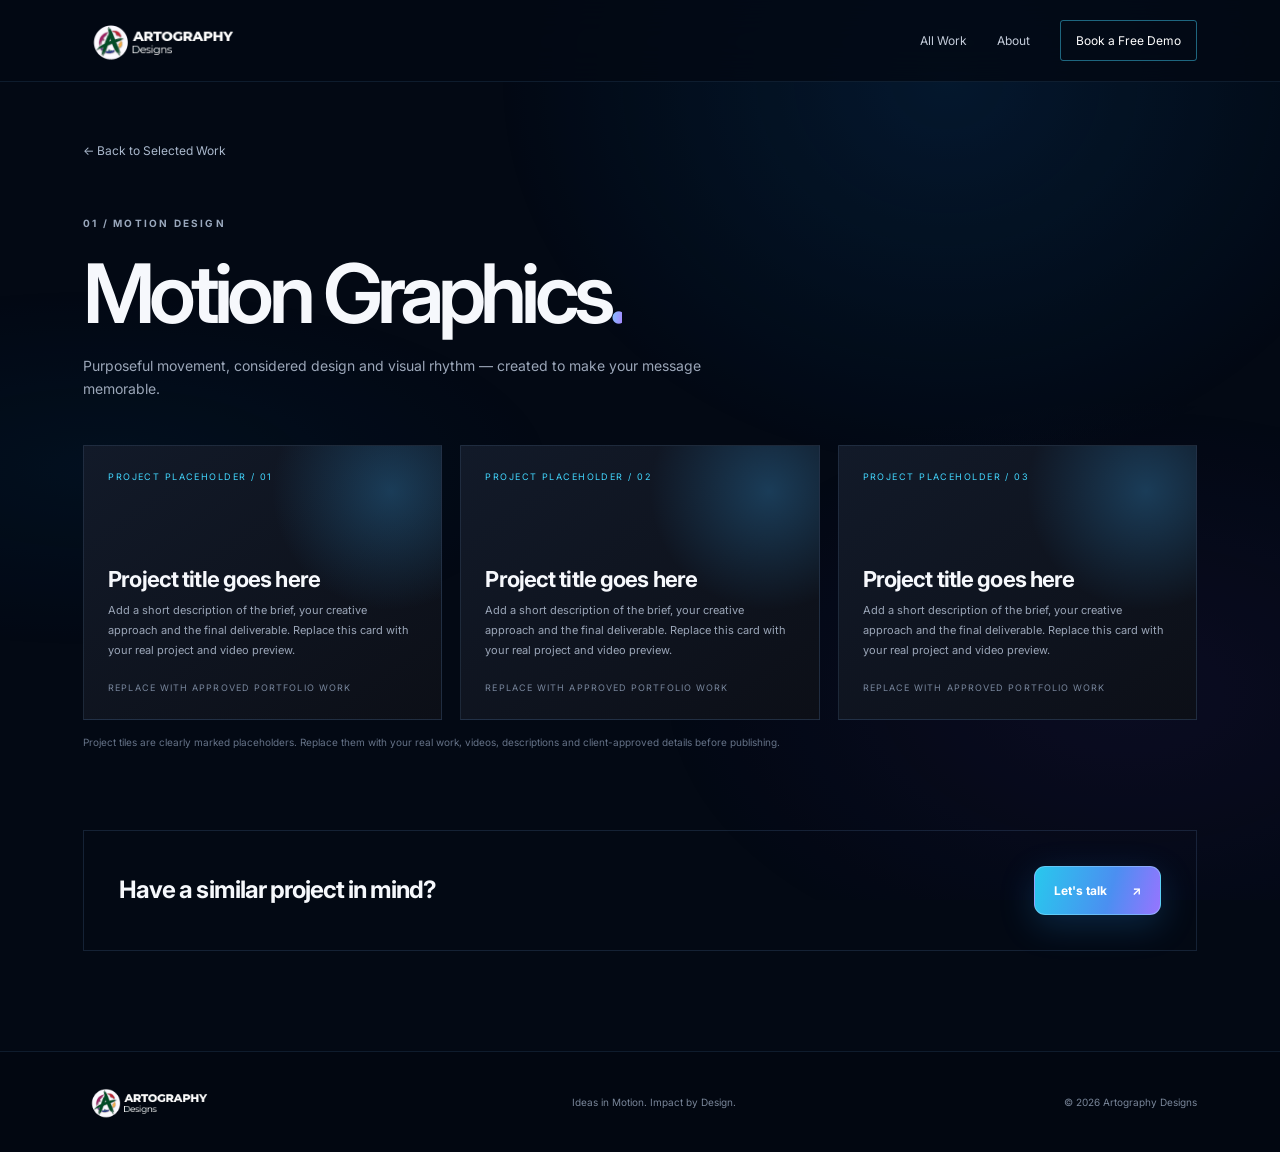
==== commit 1b459090: "Add files via upload" ====
--- a/category.html
+++ b/category.html
@@ -10,7 +10,7 @@
 </head>
 <body>
   <header class="site-header">
-    <a class="wordmark" href="index.html"><img class="brand-logo" src="assets/artography-logo.png" alt="Artography Designs logo"></a>
+    <a class="wordmark" href="index.html"><img class="brand-logo" src="./artography-logo-transparent.png" alt="Artography Designs logo"></a>
     <nav class="nav-links"><a href="index.html#work">All Work</a><a href="index.html#about">About</a><a class="nav-cta" href="index.html#contact">Book a Free Demo</a></nav>
   </header>
   <main class="category-main section-shell">
@@ -22,6 +22,6 @@
     <p class="placeholder-note">Project tiles are clearly marked placeholders. Replace them with your real work, videos, descriptions and client-approved details before publishing.</p>
     <div class="category-cta"><h2>Have a similar project in mind?</h2><a class="button button-primary" href="index.html#contact">Let's talk <span>↗</span></a></div>
   </main>
-  <footer class="site-footer"><a class="wordmark" href="index.html"><img class="brand-logo" src="assets/artography-logo.png" alt="Artography Designs logo"></a><p>Ideas in Motion. Impact by Design.</p><span>© <span id="year"></span> Artography Designs</span></footer>
+  <footer class="site-footer"><a class="wordmark" href="index.html"><img class="brand-logo" src="./artography-logo-transparent.png" alt="Artography Designs logo"></a><p>Ideas in Motion. Impact by Design.</p><span>© <span id="year"></span> Artography Designs</span></footer>
 </body>
 </html>
--- a/styles.css
+++ b/styles.css
@@ -1,6 +1,6 @@
- :root{--bg:#090b10;--panel:#10141d;--panel2:#141a25;--text:#f6f8fc;--muted:#9ba6b8;--blue:#3883c4;--cyan:#42d7ff;--violet:#a56bff;--line:rgba(255,255,255,.11);--gold:#f4c96b}*{box-sizing:border-box}html{scroll-behavior:smooth;scroll-padding-top:88px}body{margin:0;background:var(--bg);color:var(--text);font-family:Inter,system-ui,sans-serif;line-height:1.6;overflow-x:hidden;position:relative}body:before{content:'';position:fixed;inset:0;z-index:-2;pointer-events:none;background:linear-gradient(180deg,rgba(3,8,20,.62),rgba(3,8,20,.86)),url('assets/galaxy-nebula-background.png') center 22%/cover no-repeat;opacity:.72}a{color:inherit;text-decoration:none}button{font:inherit}.site-header{height:82px;padding:0 6.5%;display:flex;align-items:center;justify-content:space-between;border-bottom:1px solid rgba(255,255,255,.07);position:sticky;top:0;z-index:20;background:rgba(9,11,16,.88);backdrop-filter:blur(18px)}.wordmark{display:flex;align-items:center;gap:11px;font-size:11px;letter-spacing:.16em;font-weight:800}.wordmark-mark{font-size:34px;letter-spacing:-.1em;line-height:1;font-weight:800}.wordmark-mark span,.about-symbol span{color:var(--cyan)}.wordmark small{display:block;color:#9ba6b8;font-size:9px;letter-spacing:.31em;margin-top:2px}.nav-links{display:flex;align-items:center;gap:30px;color:#c4ccda;font-size:12px}.nav-links a:hover,.text-link:hover{color:var(--cyan)}.nav-cta{border:1px solid rgba(66,215,255,.45);padding:10px 15px;border-radius:3px;color:white}.menu-toggle{display:none;background:none;border:0;color:white;font-size:22px}.section-shell{width:min(1240px,87%);margin-inline:auto}.hero{min-height:680px;display:flex;flex-direction:column;justify-content:center;position:relative;padding-top:80px;padding-bottom:64px;isolation:isolate;overflow:hidden}.hero:after{content:'';position:absolute;z-index:-1;width:52vw;height:52vw;max-width:680px;max-height:680px;min-width:330px;min-height:330px;right:-8%;top:3%;border-radius:48% 52% 60% 40%;border:1px solid rgba(66,215,255,.13);transform:rotate(-25deg);box-shadow:inset 0 0 70px rgba(56,131,196,.05),0 0 65px rgba(56,131,196,.04);animation:float-ring 18s ease-in-out infinite}.hero:before{content:'';position:absolute;z-index:-1;right:-10%;top:18%;width:62%;height:45%;border-top:1px solid transparent;border-bottom:1px solid transparent;border-image:linear-gradient(90deg,transparent,rgba(66,215,255,.1),rgba(165,107,255,.24),transparent) 1;transform:rotate(-18deg);filter:drop-shadow(0 0 7px rgba(66,215,255,.2));animation:line-drift 12s ease-in-out infinite}.hero-glow{position:absolute;z-index:-1;pointer-events:none;filter:blur(70px);opacity:.36;border-radius:50%}.glow-one{width:380px;height:380px;right:7%;top:12%;background:radial-gradient(circle,var(--blue),transparent 68%)}.glow-two{width:300px;height:300px;right:25%;top:36%;background:radial-gradient(circle,var(--violet),transparent 68%);opacity:.16}.hero:focus-within:after{border-color:rgba(66,215,255,.25)}@keyframes float-ring{0%,100%{transform:rotate(-25deg) translate3d(0,0,0)}50%{transform:rotate(-17deg) translate3d(-14px,12px,0)}}@keyframes line-drift{0%,100%{transform:rotate(-18deg) translateY(0)}50%{transform:rotate(-14deg) translateY(16px)}}.eyebrow{font-size:10px;letter-spacing:.22em;color:#9aa8bd;font-weight:700;margin:0 0 20px}.eyebrow-dot{display:inline-block;width:7px;height:7px;background:var(--cyan);border-radius:50%;margin-right:9px;box-shadow:0 0 14px var(--cyan)}h1,h2,h3,p{margin-top:0}.hero h1{font-size:clamp(48px,7.4vw,96px);line-height:1.04;letter-spacing:-.075em;font-weight:600;margin:0;max-width:920px}.hero h1 span,.section-heading h2 span,.about-content h2 span,.why-section h2 span,.contact-section h2 span,.category-title span{background:linear-gradient(100deg,#f7f9ff 0%,#7bcaff 42%,#a68aff 88%);color:transparent;background-clip:text}.hero-copy{max-width:610px;color:#aeb8c8;font-size:15px;line-height:1.9;margin:28px 0 30px}.hero-actions{display:flex;gap:12px;flex-wrap:wrap}.button{display:inline-flex;align-items:center;justify-content:center;gap:25px;padding:14px 19px;font-size:12px;font-weight:700;transition:transform .2s,border-color .2s,background .2s;border-radius:3px}.button:hover{transform:translateY(-2px)}.button-primary{background:var(--blue);border:1px solid var(--blue);color:white;box-shadow:0 8px 32px rgba(56,131,196,.18)}.button-primary:hover{background:#4797d7}.button-quiet{border:1px solid var(--line);color:#e0e6f0}.hero-foot{display:flex;justify-content:space-between;max-width:540px;margin-top:84px;color:#687588;font-size:9px;letter-spacing:.18em}.work-section{padding-top:110px;padding-bottom:76px;position:relative}.work-section:before{content:'';position:absolute;left:-12vw;top:20%;width:34vw;height:34vw;border-radius:50%;border:1px solid rgba(66,215,255,.08);box-shadow:0 0 35px rgba(56,131,196,.04);pointer-events:none;z-index:-1}.section-heading{display:flex;align-items:end;justify-content:space-between;gap:40px;margin-bottom:36px}.section-heading h2,.about-content h2,.why-section h2,.contact-section h2{font-size:clamp(38px,5vw,64px);line-height:1.1;letter-spacing:-.065em;font-weight:600;margin:0}.section-note{max-width:340px;color:var(--muted);font-size:12px;line-height:1.9;margin:0 0 5px}.slider-controls{display:flex;justify-content:space-between;align-items:center;margin-bottom:15px}.slider-count{font-size:12px;color:#687588}.slider-count strong{color:white;font-size:16px}.slider-buttons{display:flex;gap:8px}.slider-arrow{width:42px;height:42px;background:transparent;border:1px solid var(--line);color:white;border-radius:50%;cursor:pointer;transition:.2s}.slider-arrow:hover{border-color:var(--cyan);color:var(--cyan)}.portfolio-viewport{overflow-x:auto;scrollbar-width:none;overscroll-behavior-x:contain;cursor:grab;outline:none;padding:7px 3px 18px}.portfolio-viewport::-webkit-scrollbar{display:none}.portfolio-track{display:flex;gap:18px;width:max-content}.portfolio-card{width:clamp(260px,28vw,355px);border:1px solid rgba(255,255,255,.1);background:#0e1118;position:relative;transition:transform .3s,border-color .3s,opacity .3s;flex-shrink:0;overflow:hidden}.portfolio-card:hover{transform:translateY(-5px);border-color:rgba(66,215,255,.5)}.portfolio-card.active{border-color:transparent}.portfolio-card.active:before{content:"";position:absolute;inset:0;border-radius:0;padding:1px;background:linear-gradient(140deg,var(--cyan),var(--blue),var(--violet),var(--cyan));background-size:260% 260%;animation:border-flow 5s linear infinite;-webkit-mask:linear-gradient(#fff 0 0) content-box,linear-gradient(#fff 0 0);-webkit-mask-composite:xor;mask-composite:exclude;pointer-events:none;z-index:2}@keyframes border-flow{0%{background-position:0% 0%}100%{background-position:260% 260%}}.card-art{height:240px;position:relative;overflow:hidden;background:#111827;isolation:isolate}.card-art:before,.card-art:after{content:"";position:absolute;inset:0;pointer-events:none}.art-caption{position:absolute;left:20px;bottom:18px;font-size:9px;letter-spacing:.19em;color:rgba(255,255,255,.72)}.art-motion{background:radial-gradient(ellipse at 70% 35%,#425dca 0,transparent 36%),radial-gradient(ellipse at 30% 65%,#1c8cb0 0,transparent 36%),linear-gradient(135deg,#111a2b,#070a12)}.art-orb{position:absolute;width:175px;height:175px;left:28%;top:13%;border-radius:50%;background:conic-gradient(from 20deg,transparent,#48d7ff,#3b65cb,#b77bff,transparent);filter:blur(1px);animation:slow-spin 15s linear infinite}.art-orb:after{content:"";position:absolute;inset:22px;border-radius:50%;background:#101522;border:1px solid rgba(255,255,255,.35)}.art-line{position:absolute;width:130%;height:65px;border:1px solid rgba(99,224,255,.6);border-radius:50%;transform:rotate(-25deg);left:-15%;top:45%;box-shadow:0 0 22px #2674bb}.art-saas{background:radial-gradient(circle at 80% 20%,#245f9a,transparent 42%),linear-gradient(145deg,#121a2b,#090d16)}.mini-ui,.browser-lines{position:absolute;inset:28px 24px 40px;border:1px solid #45617c;border-radius:7px;background:rgba(5,12,23,.75);padding:15px;display:grid;grid-template-columns:repeat(3,1fr);gap:9px}.mini-ui i{height:5px;background:#5f9ac7;border-radius:4px}.mini-ui b{height:58px;background:linear-gradient(145deg,#1b8fae55,#4d65bb55);border:1px solid #45617c;border-radius:4px}.art-product{background:radial-gradient(ellipse at 70% 50%,#714cc0 0,transparent 40%),linear-gradient(145deg,#101728,#080b12)}.product-window{position:absolute;inset:22px 34px;background:linear-gradient(135deg,#1a2842,#111522);border:1px solid #536080;box-shadow:0 15px 35px #0008;transform:rotate(-5deg);padding:12px}.product-window span{display:inline-block;width:5px;height:5px;border-radius:50%;background:#64c9ff;margin-right:4px}.product-window b{display:block;font-size:23px;line-height:1.08;letter-spacing:-.06em;margin:32px 0 0 12px}.art-2d{background:linear-gradient(145deg,#222c50,#171126)}.shape{position:absolute;display:block;border:1px solid rgba(255,255,255,.55)}.shape-a{width:105px;height:105px;border-radius:35% 65% 55% 45%;background:linear-gradient(145deg,#55d4e8,#6c68ce);left:17%;top:18%;transform:rotate(-24deg)}.shape-b{width:83px;height:83px;border-radius:50%;background:linear-gradient(145deg,#ffbd82,#e66e9b);right:17%;top:26%}.shape-c{width:120px;height:60px;border-radius:50%;border-color:#8be8ff;left:37%;bottom:14%;transform:rotate(20deg)}.art-reels{background:radial-gradient(circle at 50% 45%,#ed6e9d 0,transparent 35%),linear-gradient(145deg,#291a38,#0d1020)}.reel-frame{position:absolute;inset:15px 70px;border:1px solid #ffffff66;border-radius:18px;display:flex;align-items:center;justify-content:center;text-align:center;flex-direction:column;font-size:10px;letter-spacing:.3em;background:linear-gradient(160deg,#ffffff08,#ffffff02);transform:rotate(4deg)}.reel-frame b{font-size:28px;line-height:1;letter-spacing:-.07em;margin-top:12px}.art-info{background:linear-gradient(135deg,#102c3d,#111426)}.chart-bars{position:absolute;left:18%;right:18%;bottom:32px;height:140px;display:flex;align-items:end;gap:10px}.chart-bars i{flex:1;background:linear-gradient(#52d7f4,#367ac5);border-radius:4px 4px 0 0;box-shadow:0 0 18px #38a9de44}.chart-bars i:nth-child(1){height:30%}.chart-bars i:nth-child(2){height:55%}.chart-bars i:nth-child(3){height:45%}.chart-bars i:nth-child(4){height:76%}.chart-bars i:nth-child(5){height:100%}.art-web{background:radial-gradient(circle at 75% 25%,#6745a8,transparent 36%),linear-gradient(145deg,#111c32,#080a11)}.web-window{position:absolute;inset:22px 22px 30px;border:1px solid #7c80a5;background:#0b1220;padding:20px}.web-window b{font-size:21px;line-height:1.05;letter-spacing:-.06em}.web-window span{display:block;width:50px;height:4px;background:var(--cyan);margin-top:18px}.art-social{background:linear-gradient(135deg,#162c4b,#281534)}.social-tile{position:absolute;width:88px;height:112px;display:grid;place-items:center;font-size:36px;font-weight:800;border:1px solid #ffffff55;background:linear-gradient(145deg,#50c9e555,#9e65e855);box-shadow:0 12px 28px #0005;transform:rotate(-10deg);left:14%;top:25%}.social-tile:nth-child(2){left:38%;top:16%;transform:rotate(8deg);background:linear-gradient(145deg,#ed8eab77,#8d62c877)}.social-tile:nth-child(3){left:62%;top:28%;transform:rotate(14deg);background:linear-gradient(145deg,#3d9de877,#5463c977)}.art-dev{background:radial-gradient(circle at 50% 40%,#174d71,transparent 44%),linear-gradient(135deg,#101827,#090b12)}.browser-lines{inset:26px 24px 35px;grid-template-rows:8px 1fr 1fr}.browser-lines i{height:5px;background:#80c8e8;border-radius:4px}.browser-lines b{background:linear-gradient(130deg,#1a7db0aa,#9a6ce0aa);border-radius:3px}.art-pitch{background:radial-gradient(circle at 25% 35%,#3d76bd,transparent 40%),linear-gradient(145deg,#111b2e,#0b0d14)}.slide-sheet{position:absolute;inset:25px 48px 28px;background:linear-gradient(140deg,#f1f5ff,#c5d8ef);color:#111827;padding:18px;transform:rotate(4deg);box-shadow:0 18px 28px #0008}.slide-sheet span{font-size:9px;color:#45617c}.slide-sheet b{display:block;font-size:25px;line-height:1;letter-spacing:-.06em;margin-top:38px}.portfolio-card-meta{display:flex;justify-content:space-between;align-items:center;padding:18px 18px 20px;gap:10px}.portfolio-card-meta p{font-size:9px;letter-spacing:.15em;color:#8292a9;margin:0 0 6px}.portfolio-card-meta h3{font-size:15px;letter-spacing:-.03em;margin:0;font-weight:600}.card-arrow{font-size:20px;color:var(--cyan)}.placeholder-note{font-size:10px;color:#657287;margin:14px 0 0}.credibility-strip{display:flex;align-items:center;justify-content:space-between;gap:22px;padding:28px 0;border-top:1px solid var(--line);border-bottom:1px solid var(--line);flex-wrap:wrap}.credibility-strip span{font-size:9px;color:#7f8ba0;letter-spacing:.16em}.credibility-strip b{font-size:10px;color:#c5cedb;letter-spacing:.08em}.about-section{display:grid;grid-template-columns:.75fr 1.25fr;gap:70px;padding-top:130px;padding-bottom:130px;position:relative}.about-section:after{content:'';position:absolute;right:-9vw;top:15%;width:190px;height:310px;border:1px solid rgba(165,107,255,.2);border-radius:50%;transform:rotate(36deg);pointer-events:none;box-shadow:0 0 28px rgba(56,131,196,.06)}.about-kicker{display:flex;justify-content:space-between;align-items:start}.about-symbol{font-size:58px;line-height:1;font-weight:800;letter-spacing:-.12em;color:#31415a}.about-content h2{font-size:clamp(36px,4.5vw,56px)}.about-content>p{color:var(--muted);max-width:600px;font-size:14px;line-height:1.9;margin:25px 0}.text-link{font-size:12px;font-weight:700;border-bottom:1px solid #3d617e;padding-bottom:8px}.text-link span{margin-left:20px;color:var(--cyan)}.process-section{padding:90px 0 120px;border-top:1px solid var(--line)}.process-grid{display:grid;grid-template-columns:repeat(4,1fr);gap:12px}.process-card{min-height:210px;padding:22px;border:1px solid var(--line);background:linear-gradient(145deg,#11151f,#0b0d13)}.process-card>span{font-size:10px;color:var(--cyan);letter-spacing:.12em}.process-card h3{font-size:17px;margin:35px 0 8px}.process-card p,.why-grid p{font-size:11px;line-height:1.85;color:var(--muted);margin:0}.why-section{padding:90px 0 115px;border-top:1px solid var(--line)}.why-section h2{font-size:clamp(38px,5vw,62px)}.why-grid{display:grid;grid-template-columns:repeat(3,1fr);gap:35px;margin-top:55px}.why-grid b{font-size:10px;letter-spacing:.13em;color:#c5d5e9}.why-grid p{margin-top:12px;max-width:300px}.testimonials-section{padding:90px 0 110px;border-top:1px solid var(--line)}.testimonial-placeholder{display:flex;align-items:center;gap:24px;padding:30px;border:1px solid var(--line);background:linear-gradient(110deg,#111723,#0d1018);position:relative;box-shadow:0 18px 60px rgba(0,0,0,.12)}.testimonial-placeholder:after{content:'';position:absolute;left:10%;right:10%;bottom:-1px;height:1px;background:linear-gradient(90deg,transparent,var(--cyan),var(--violet),transparent);opacity:.65}.quote-mark{font-size:70px;line-height:.7;color:var(--cyan);font-family:Georgia,serif}.testimonial-placeholder h3{font-size:18px;margin-bottom:8px}.testimonial-placeholder p{font-size:12px;color:var(--muted);margin:0}.placeholder-label{margin-left:auto;white-space:nowrap;color:#657287;font-size:9px;letter-spacing:.12em}.contact-section{text-align:center;padding:110px 20px 120px;border-top:1px solid var(--line);background:radial-gradient(ellipse at 50% 90%,#15365b55,transparent 55%);position:relative;overflow:hidden}.contact-section:before,.contact-section:after{content:'';position:absolute;pointer-events:none;bottom:-105px;width:420px;height:220px;border:1px solid rgba(66,215,255,.3);border-radius:50%;filter:drop-shadow(0 0 8px rgba(66,215,255,.2));transform:rotate(-24deg)}.contact-section:before{left:-140px}.contact-section:after{right:-140px;border-color:rgba(165,107,255,.3);transform:rotate(24deg)}.contact-section .eyebrow{margin-bottom:22px}.contact-section h2{font-size:clamp(44px,6vw,76px)}.contact-section>p:not(.eyebrow){max-width:520px;margin:22px auto 28px;font-size:13px;line-height:1.9;color:var(--muted)}.contact-note{display:block;color:#647187;font-size:9px;margin-top:16px}.site-footer{padding:26px 6.5%;border-top:1px solid var(--line);display:flex;align-items:center;justify-content:space-between;gap:20px;color:#79869a;font-size:10px}.site-footer p{margin:0}.category-main{padding-top:55px;padding-bottom:100px;min-height:70vh}.back-link{display:inline-block;font-size:12px;color:#aab8cc;margin-bottom:55px}.back-link:hover{color:var(--cyan)}.category-title{font-size:clamp(44px,7vw,82px);line-height:1.05;letter-spacing:-.07em;font-weight:600;margin:0 0 18px}.category-intro{color:var(--muted);font-size:14px;max-width:640px;margin-bottom:45px}.category-grid{display:grid;grid-template-columns:repeat(3,minmax(0,1fr));gap:18px}.project-placeholder{min-height:275px;border:1px solid var(--line);background:linear-gradient(145deg,#121a29,#0c0f17);padding:24px;display:flex;flex-direction:column;justify-content:space-between;position:relative;overflow:hidden}.project-placeholder:before{content:"";position:absolute;width:240px;height:240px;right:-70px;top:-75px;border-radius:50%;background:radial-gradient(circle,#2b78ac66,transparent 70%)}.project-placeholder>*{position:relative}.project-tag{font-size:9px;letter-spacing:.16em;color:var(--cyan)}.project-placeholder h2{font-size:22px;line-height:1.15;letter-spacing:-.04em;margin:0 0 9px}.project-placeholder p{font-size:11px;line-height:1.8;color:var(--muted);max-width:330px;margin:0}.project-status{font-size:9px;letter-spacing:.12em;color:#78869c;margin-top:20px}.category-cta{margin-top:80px;padding:35px;border:1px solid var(--line);display:flex;align-items:center;justify-content:space-between;gap:20px}.category-cta h2{font-size:24px;letter-spacing:-.04em;margin:0}@keyframes slow-spin{to{transform:rotate(360deg)}}@media(max-width:850px){.site-header{padding:0 6%;height:72px}.nav-links{gap:17px}.hero{min-height:600px}.section-shell{width:88%}.section-heading{align-items:start;flex-direction:column;gap:16px}.section-note{max-width:500px}.about-section{gap:35px}.process-grid{grid-template-columns:repeat(2,1fr)}.category-grid{grid-template-columns:repeat(2,minmax(0,1fr))}.placeholder-label{display:none}}@media(max-width:600px){.menu-toggle{display:block}.nav-links{display:none;position:absolute;top:71px;left:0;right:0;padding:20px 6%;background:#0c0f16;border-bottom:1px solid var(--line);flex-direction:column;align-items:stretch;gap:17px}.nav-links.open{display:flex}.nav-cta{text-align:center}.hero{min-height:590px;padding-top:65px}.hero h1{font-size:clamp(45px,12vw,68px)}.hero-copy{font-size:13px}.hero-foot{margin-top:60px;font-size:8px;gap:20px}.work-section{padding-top:75px}.portfolio-card{width:78vw}.card-art{height:220px}.about-section{grid-template-columns:1fr;gap:20px;padding-top:90px;padding-bottom:90px}.about-kicker{align-items:center}.about-symbol{font-size:38px}.process-section,.why-section,.testimonials-section{padding:75px 0}.process-grid{gap:8px}.process-card{padding:16px;min-height:200px}.process-card h3{margin-top:28px;font-size:15px}.process-card p{font-size:10px}.why-grid{grid-template-columns:1fr;gap:25px;margin-top:38px}.testimonial-placeholder{align-items:flex-start;padding:22px;gap:14px}.testimonial-placeholder h3{font-size:16px}.quote-mark{font-size:48px}.contact-section{padding:85px 10px}.site-footer{align-items:flex-start;flex-direction:column}.credibility-strip{justify-content:flex-start}.credibility-strip span{width:100%}.category-main{padding-top:35px}.back-link{margin-bottom:40px}.category-grid{grid-template-columns:1fr}.project-placeholder{min-height:235px}.category-cta{align-items:flex-start;flex-direction:column;padding:25px}.category-cta h2{font-size:21px}}@media(prefers-reduced-motion:reduce){*,*::before,*::after{scroll-behavior:auto!important;animation-duration:.01ms!important;animation-iteration-count:1!important;transition-duration:.01ms!important}}
+ :root{--bg:#090b10;--panel:#10141d;--panel2:#141a25;--text:#f6f8fc;--muted:#9ba6b8;--blue:#3883c4;--cyan:#42d7ff;--violet:#a56bff;--line:rgba(255,255,255,.11);--gold:#f4c96b}*{box-sizing:border-box}html{scroll-behavior:smooth;scroll-padding-top:88px}body{margin:0;background:var(--bg);color:var(--text);font-family:Inter,system-ui,sans-serif;line-height:1.6;overflow-x:hidden;position:relative}body:before{content:'';position:fixed;inset:0;z-index:-2;pointer-events:none;background:linear-gradient(180deg,rgba(3,8,20,.62),rgba(3,8,20,.86)),url('galaxy-nebula-background.png') center 22%/cover no-repeat;opacity:.72}a{color:inherit;text-decoration:none}button{font:inherit}.site-header{height:82px;padding:0 6.5%;display:flex;align-items:center;justify-content:space-between;border-bottom:1px solid rgba(255,255,255,.07);position:sticky;top:0;z-index:20;background:rgba(9,11,16,.88);backdrop-filter:blur(18px)}.wordmark{display:flex;align-items:center;gap:11px;font-size:11px;letter-spacing:.16em;font-weight:800}.wordmark-mark{font-size:34px;letter-spacing:-.1em;line-height:1;font-weight:800}.wordmark-mark span,.about-symbol span{color:var(--cyan)}.wordmark small{display:block;color:#9ba6b8;font-size:9px;letter-spacing:.31em;margin-top:2px}.nav-links{display:flex;align-items:center;gap:30px;color:#c4ccda;font-size:12px}.nav-links a:hover,.text-link:hover{color:var(--cyan)}.nav-cta{border:1px solid rgba(66,215,255,.45);padding:10px 15px;border-radius:3px;color:white}.menu-toggle{display:none;background:none;border:0;color:white;font-size:22px}.section-shell{width:min(1240px,87%);margin-inline:auto}.hero{min-height:680px;display:flex;flex-direction:column;justify-content:center;position:relative;padding-top:80px;padding-bottom:64px;isolation:isolate;overflow:hidden}.hero:after{content:'';position:absolute;z-index:-1;width:52vw;height:52vw;max-width:680px;max-height:680px;min-width:330px;min-height:330px;right:-8%;top:3%;border-radius:48% 52% 60% 40%;border:1px solid rgba(66,215,255,.13);transform:rotate(-25deg);box-shadow:inset 0 0 70px rgba(56,131,196,.05),0 0 65px rgba(56,131,196,.04);animation:float-ring 18s ease-in-out infinite}.hero:before{content:'';position:absolute;z-index:-1;right:-10%;top:18%;width:62%;height:45%;border-top:1px solid transparent;border-bottom:1px solid transparent;border-image:linear-gradient(90deg,transparent,rgba(66,215,255,.1),rgba(165,107,255,.24),transparent) 1;transform:rotate(-18deg);filter:drop-shadow(0 0 7px rgba(66,215,255,.2));animation:line-drift 12s ease-in-out infinite}.hero-glow{position:absolute;z-index:-1;pointer-events:none;filter:blur(70px);opacity:.36;border-radius:50%}.glow-one{width:380px;height:380px;right:7%;top:12%;background:radial-gradient(circle,var(--blue),transparent 68%)}.glow-two{width:300px;height:300px;right:25%;top:36%;background:radial-gradient(circle,var(--violet),transparent 68%);opacity:.16}.hero:focus-within:after{border-color:rgba(66,215,255,.25)}@keyframes float-ring{0%,100%{transform:rotate(-25deg) translate3d(0,0,0)}50%{transform:rotate(-17deg) translate3d(-14px,12px,0)}}@keyframes line-drift{0%,100%{transform:rotate(-18deg) translateY(0)}50%{transform:rotate(-14deg) translateY(16px)}}.eyebrow{font-size:10px;letter-spacing:.22em;color:#9aa8bd;font-weight:700;margin:0 0 20px}.eyebrow-dot{display:inline-block;width:7px;height:7px;background:var(--cyan);border-radius:50%;margin-right:9px;box-shadow:0 0 14px var(--cyan)}h1,h2,h3,p{margin-top:0}.hero h1{font-size:clamp(48px,7.4vw,96px);line-height:1.04;letter-spacing:-.075em;font-weight:600;margin:0;max-width:920px}.hero h1 span,.section-heading h2 span,.about-content h2 span,.why-section h2 span,.contact-section h2 span,.category-title span{background:linear-gradient(100deg,#f7f9ff 0%,#7bcaff 42%,#a68aff 88%);color:transparent;background-clip:text}.hero-copy{max-width:610px;color:#aeb8c8;font-size:15px;line-height:1.9;margin:28px 0 30px}.hero-actions{display:flex;gap:12px;flex-wrap:wrap}.button{display:inline-flex;align-items:center;justify-content:center;gap:25px;padding:14px 19px;font-size:12px;font-weight:700;transition:transform .2s,border-color .2s,background .2s;border-radius:3px}.button:hover{transform:translateY(-2px)}.button-primary{background:var(--blue);border:1px solid var(--blue);color:white;box-shadow:0 8px 32px rgba(56,131,196,.18)}.button-primary:hover{background:#4797d7}.button-quiet{border:1px solid var(--line);color:#e0e6f0}.hero-foot{display:flex;justify-content:space-between;max-width:540px;margin-top:84px;color:#687588;font-size:9px;letter-spacing:.18em}.work-section{padding-top:110px;padding-bottom:76px;position:relative}.work-section:before{content:'';position:absolute;left:-12vw;top:20%;width:34vw;height:34vw;border-radius:50%;border:1px solid rgba(66,215,255,.08);box-shadow:0 0 35px rgba(56,131,196,.04);pointer-events:none;z-index:-1}.section-heading{display:flex;align-items:end;justify-content:space-between;gap:40px;margin-bottom:36px}.section-heading h2,.about-content h2,.why-section h2,.contact-section h2{font-size:clamp(38px,5vw,64px);line-height:1.1;letter-spacing:-.065em;font-weight:600;margin:0}.section-note{max-width:340px;color:var(--muted);font-size:12px;line-height:1.9;margin:0 0 5px}.slider-controls{display:flex;justify-content:space-between;align-items:center;margin-bottom:15px}.slider-count{font-size:12px;color:#687588}.slider-count strong{color:white;font-size:16px}.slider-buttons{display:flex;gap:8px}.slider-arrow{width:42px;height:42px;background:transparent;border:1px solid var(--line);color:white;border-radius:50%;cursor:pointer;transition:.2s}.slider-arrow:hover{border-color:var(--cyan);color:var(--cyan)}.portfolio-viewport{overflow-x:auto;scrollbar-width:none;overscroll-behavior-x:contain;cursor:grab;outline:none;padding:7px 3px 18px}.portfolio-viewport::-webkit-scrollbar{display:none}.portfolio-track{display:flex;gap:18px;width:max-content}.portfolio-card{width:clamp(260px,28vw,355px);border:1px solid rgba(255,255,255,.1);background:#0e1118;position:relative;transition:transform .3s,border-color .3s,opacity .3s;flex-shrink:0;overflow:hidden}.portfolio-card:hover{transform:translateY(-5px);border-color:rgba(66,215,255,.5)}.portfolio-card.active{border-color:transparent}.portfolio-card.active:before{content:"";position:absolute;inset:0;border-radius:0;padding:1px;background:linear-gradient(140deg,var(--cyan),var(--blue),var(--violet),var(--cyan));background-size:260% 260%;animation:border-flow 5s linear infinite;-webkit-mask:linear-gradient(#fff 0 0) content-box,linear-gradient(#fff 0 0);-webkit-mask-composite:xor;mask-composite:exclude;pointer-events:none;z-index:2}@keyframes border-flow{0%{background-position:0% 0%}100%{background-position:260% 260%}}.card-art{height:240px;position:relative;overflow:hidden;background:#111827;isolation:isolate}.card-art:before,.card-art:after{content:"";position:absolute;inset:0;pointer-events:none}.art-caption{position:absolute;left:20px;bottom:18px;font-size:9px;letter-spacing:.19em;color:rgba(255,255,255,.72)}.art-motion{background:radial-gradient(ellipse at 70% 35%,#425dca 0,transparent 36%),radial-gradient(ellipse at 30% 65%,#1c8cb0 0,transparent 36%),linear-gradient(135deg,#111a2b,#070a12)}.art-orb{position:absolute;width:175px;height:175px;left:28%;top:13%;border-radius:50%;background:conic-gradient(from 20deg,transparent,#48d7ff,#3b65cb,#b77bff,transparent);filter:blur(1px);animation:slow-spin 15s linear infinite}.art-orb:after{content:"";position:absolute;inset:22px;border-radius:50%;background:#101522;border:1px solid rgba(255,255,255,.35)}.art-line{position:absolute;width:130%;height:65px;border:1px solid rgba(99,224,255,.6);border-radius:50%;transform:rotate(-25deg);left:-15%;top:45%;box-shadow:0 0 22px #2674bb}.art-saas{background:radial-gradient(circle at 80% 20%,#245f9a,transparent 42%),linear-gradient(145deg,#121a2b,#090d16)}.mini-ui,.browser-lines{position:absolute;inset:28px 24px 40px;border:1px solid #45617c;border-radius:7px;background:rgba(5,12,23,.75);padding:15px;display:grid;grid-template-columns:repeat(3,1fr);gap:9px}.mini-ui i{height:5px;background:#5f9ac7;border-radius:4px}.mini-ui b{height:58px;background:linear-gradient(145deg,#1b8fae55,#4d65bb55);border:1px solid #45617c;border-radius:4px}.art-product{background:radial-gradient(ellipse at 70% 50%,#714cc0 0,transparent 40%),linear-gradient(145deg,#101728,#080b12)}.product-window{position:absolute;inset:22px 34px;background:linear-gradient(135deg,#1a2842,#111522);border:1px solid #536080;box-shadow:0 15px 35px #0008;transform:rotate(-5deg);padding:12px}.product-window span{display:inline-block;width:5px;height:5px;border-radius:50%;background:#64c9ff;margin-right:4px}.product-window b{display:block;font-size:23px;line-height:1.08;letter-spacing:-.06em;margin:32px 0 0 12px}.art-2d{background:linear-gradient(145deg,#222c50,#171126)}.shape{position:absolute;display:block;border:1px solid rgba(255,255,255,.55)}.shape-a{width:105px;height:105px;border-radius:35% 65% 55% 45%;background:linear-gradient(145deg,#55d4e8,#6c68ce);left:17%;top:18%;transform:rotate(-24deg)}.shape-b{width:83px;height:83px;border-radius:50%;background:linear-gradient(145deg,#ffbd82,#e66e9b);right:17%;top:26%}.shape-c{width:120px;height:60px;border-radius:50%;border-color:#8be8ff;left:37%;bottom:14%;transform:rotate(20deg)}.art-reels{background:radial-gradient(circle at 50% 45%,#ed6e9d 0,transparent 35%),linear-gradient(145deg,#291a38,#0d1020)}.reel-frame{position:absolute;inset:15px 70px;border:1px solid #ffffff66;border-radius:18px;display:flex;align-items:center;justify-content:center;text-align:center;flex-direction:column;font-size:10px;letter-spacing:.3em;background:linear-gradient(160deg,#ffffff08,#ffffff02);transform:rotate(4deg)}.reel-frame b{font-size:28px;line-height:1;letter-spacing:-.07em;margin-top:12px}.art-info{background:linear-gradient(135deg,#102c3d,#111426)}.chart-bars{position:absolute;left:18%;right:18%;bottom:32px;height:140px;display:flex;align-items:end;gap:10px}.chart-bars i{flex:1;background:linear-gradient(#52d7f4,#367ac5);border-radius:4px 4px 0 0;box-shadow:0 0 18px #38a9de44}.chart-bars i:nth-child(1){height:30%}.chart-bars i:nth-child(2){height:55%}.chart-bars i:nth-child(3){height:45%}.chart-bars i:nth-child(4){height:76%}.chart-bars i:nth-child(5){height:100%}.art-web{background:radial-gradient(circle at 75% 25%,#6745a8,transparent 36%),linear-gradient(145deg,#111c32,#080a11)}.web-window{position:absolute;inset:22px 22px 30px;border:1px solid #7c80a5;background:#0b1220;padding:20px}.web-window b{font-size:21px;line-height:1.05;letter-spacing:-.06em}.web-window span{display:block;width:50px;height:4px;background:var(--cyan);margin-top:18px}.art-social{background:linear-gradient(135deg,#162c4b,#281534)}.social-tile{position:absolute;width:88px;height:112px;display:grid;place-items:center;font-size:36px;font-weight:800;border:1px solid #ffffff55;background:linear-gradient(145deg,#50c9e555,#9e65e855);box-shadow:0 12px 28px #0005;transform:rotate(-10deg);left:14%;top:25%}.social-tile:nth-child(2){left:38%;top:16%;transform:rotate(8deg);background:linear-gradient(145deg,#ed8eab77,#8d62c877)}.social-tile:nth-child(3){left:62%;top:28%;transform:rotate(14deg);background:linear-gradient(145deg,#3d9de877,#5463c977)}.art-dev{background:radial-gradient(circle at 50% 40%,#174d71,transparent 44%),linear-gradient(135deg,#101827,#090b12)}.browser-lines{inset:26px 24px 35px;grid-template-rows:8px 1fr 1fr}.browser-lines i{height:5px;background:#80c8e8;border-radius:4px}.browser-lines b{background:linear-gradient(130deg,#1a7db0aa,#9a6ce0aa);border-radius:3px}.art-pitch{background:radial-gradient(circle at 25% 35%,#3d76bd,transparent 40%),linear-gradient(145deg,#111b2e,#0b0d14)}.slide-sheet{position:absolute;inset:25px 48px 28px;background:linear-gradient(140deg,#f1f5ff,#c5d8ef);color:#111827;padding:18px;transform:rotate(4deg);box-shadow:0 18px 28px #0008}.slide-sheet span{font-size:9px;color:#45617c}.slide-sheet b{display:block;font-size:25px;line-height:1;letter-spacing:-.06em;margin-top:38px}.portfolio-card-meta{display:flex;justify-content:space-between;align-items:center;padding:18px 18px 20px;gap:10px}.portfolio-card-meta p{font-size:9px;letter-spacing:.15em;color:#8292a9;margin:0 0 6px}.portfolio-card-meta h3{font-size:15px;letter-spacing:-.03em;margin:0;font-weight:600}.card-arrow{font-size:20px;color:var(--cyan)}.placeholder-note{font-size:10px;color:#657287;margin:14px 0 0}.credibility-strip{display:flex;align-items:center;justify-content:space-between;gap:22px;padding:28px 0;border-top:1px solid var(--line);border-bottom:1px solid var(--line);flex-wrap:wrap}.credibility-strip span{font-size:9px;color:#7f8ba0;letter-spacing:.16em}.credibility-strip b{font-size:10px;color:#c5cedb;letter-spacing:.08em}.about-section{display:grid;grid-template-columns:.75fr 1.25fr;gap:70px;padding-top:130px;padding-bottom:130px;position:relative}.about-section:after{content:'';position:absolute;right:-9vw;top:15%;width:190px;height:310px;border:1px solid rgba(165,107,255,.2);border-radius:50%;transform:rotate(36deg);pointer-events:none;box-shadow:0 0 28px rgba(56,131,196,.06)}.about-kicker{display:flex;justify-content:space-between;align-items:start}.about-symbol{font-size:58px;line-height:1;font-weight:800;letter-spacing:-.12em;color:#31415a}.about-content h2{font-size:clamp(36px,4.5vw,56px)}.about-content>p{color:var(--muted);max-width:600px;font-size:14px;line-height:1.9;margin:25px 0}.text-link{font-size:12px;font-weight:700;border-bottom:1px solid #3d617e;padding-bottom:8px}.text-link span{margin-left:20px;color:var(--cyan)}.process-section{padding:90px 0 120px;border-top:1px solid var(--line)}.process-grid{display:grid;grid-template-columns:repeat(4,1fr);gap:12px}.process-card{min-height:210px;padding:22px;border:1px solid var(--line);background:linear-gradient(145deg,#11151f,#0b0d13)}.process-card>span{font-size:10px;color:var(--cyan);letter-spacing:.12em}.process-card h3{font-size:17px;margin:35px 0 8px}.process-card p,.why-grid p{font-size:11px;line-height:1.85;color:var(--muted);margin:0}.why-section{padding:90px 0 115px;border-top:1px solid var(--line)}.why-section h2{font-size:clamp(38px,5vw,62px)}.why-grid{display:grid;grid-template-columns:repeat(3,1fr);gap:35px;margin-top:55px}.why-grid b{font-size:10px;letter-spacing:.13em;color:#c5d5e9}.why-grid p{margin-top:12px;max-width:300px}.testimonials-section{padding:90px 0 110px;border-top:1px solid var(--line)}.testimonial-placeholder{display:flex;align-items:center;gap:24px;padding:30px;border:1px solid var(--line);background:linear-gradient(110deg,#111723,#0d1018);position:relative;box-shadow:0 18px 60px rgba(0,0,0,.12)}.testimonial-placeholder:after{content:'';position:absolute;left:10%;right:10%;bottom:-1px;height:1px;background:linear-gradient(90deg,transparent,var(--cyan),var(--violet),transparent);opacity:.65}.quote-mark{font-size:70px;line-height:.7;color:var(--cyan);font-family:Georgia,serif}.testimonial-placeholder h3{font-size:18px;margin-bottom:8px}.testimonial-placeholder p{font-size:12px;color:var(--muted);margin:0}.placeholder-label{margin-left:auto;white-space:nowrap;color:#657287;font-size:9px;letter-spacing:.12em}.contact-section{text-align:center;padding:110px 20px 120px;border-top:1px solid var(--line);background:radial-gradient(ellipse at 50% 90%,#15365b55,transparent 55%);position:relative;overflow:hidden}.contact-section:before,.contact-section:after{content:'';position:absolute;pointer-events:none;bottom:-105px;width:420px;height:220px;border:1px solid rgba(66,215,255,.3);border-radius:50%;filter:drop-shadow(0 0 8px rgba(66,215,255,.2));transform:rotate(-24deg)}.contact-section:before{left:-140px}.contact-section:after{right:-140px;border-color:rgba(165,107,255,.3);transform:rotate(24deg)}.contact-section .eyebrow{margin-bottom:22px}.contact-section h2{font-size:clamp(44px,6vw,76px)}.contact-section>p:not(.eyebrow){max-width:520px;margin:22px auto 28px;font-size:13px;line-height:1.9;color:var(--muted)}.contact-note{display:block;color:#647187;font-size:9px;margin-top:16px}.site-footer{padding:26px 6.5%;border-top:1px solid var(--line);display:flex;align-items:center;justify-content:space-between;gap:20px;color:#79869a;font-size:10px}.site-footer p{margin:0}.category-main{padding-top:55px;padding-bottom:100px;min-height:70vh}.back-link{display:inline-block;font-size:12px;color:#aab8cc;margin-bottom:55px}.back-link:hover{color:var(--cyan)}.category-title{font-size:clamp(44px,7vw,82px);line-height:1.05;letter-spacing:-.07em;font-weight:600;margin:0 0 18px}.category-intro{color:var(--muted);font-size:14px;max-width:640px;margin-bottom:45px}.category-grid{display:grid;grid-template-columns:repeat(3,minmax(0,1fr));gap:18px}.project-placeholder{min-height:275px;border:1px solid var(--line);background:linear-gradient(145deg,#121a29,#0c0f17);padding:24px;display:flex;flex-direction:column;justify-content:space-between;position:relative;overflow:hidden}.project-placeholder:before{content:"";position:absolute;width:240px;height:240px;right:-70px;top:-75px;border-radius:50%;background:radial-gradient(circle,#2b78ac66,transparent 70%)}.project-placeholder>*{position:relative}.project-tag{font-size:9px;letter-spacing:.16em;color:var(--cyan)}.project-placeholder h2{font-size:22px;line-height:1.15;letter-spacing:-.04em;margin:0 0 9px}.project-placeholder p{font-size:11px;line-height:1.8;color:var(--muted);max-width:330px;margin:0}.project-status{font-size:9px;letter-spacing:.12em;color:#78869c;margin-top:20px}.category-cta{margin-top:80px;padding:35px;border:1px solid var(--line);display:flex;align-items:center;justify-content:space-between;gap:20px}.category-cta h2{font-size:24px;letter-spacing:-.04em;margin:0}@keyframes slow-spin{to{transform:rotate(360deg)}}@media(max-width:850px){.site-header{padding:0 6%;height:72px}.nav-links{gap:17px}.hero{min-height:600px}.section-shell{width:88%}.section-heading{align-items:start;flex-direction:column;gap:16px}.section-note{max-width:500px}.about-section{gap:35px}.process-grid{grid-template-columns:repeat(2,1fr)}.category-grid{grid-template-columns:repeat(2,minmax(0,1fr))}.placeholder-label{display:none}}@media(max-width:600px){.menu-toggle{display:block}.nav-links{display:none;position:absolute;top:71px;left:0;right:0;padding:20px 6%;background:#0c0f16;border-bottom:1px solid var(--line);flex-direction:column;align-items:stretch;gap:17px}.nav-links.open{display:flex}.nav-cta{text-align:center}.hero{min-height:590px;padding-top:65px}.hero h1{font-size:clamp(45px,12vw,68px)}.hero-copy{font-size:13px}.hero-foot{margin-top:60px;font-size:8px;gap:20px}.work-section{padding-top:75px}.portfolio-card{width:78vw}.card-art{height:220px}.about-section{grid-template-columns:1fr;gap:20px;padding-top:90px;padding-bottom:90px}.about-kicker{align-items:center}.about-symbol{font-size:38px}.process-section,.why-section,.testimonials-section{padding:75px 0}.process-grid{gap:8px}.process-card{padding:16px;min-height:200px}.process-card h3{margin-top:28px;font-size:15px}.process-card p{font-size:10px}.why-grid{grid-template-columns:1fr;gap:25px;margin-top:38px}.testimonial-placeholder{align-items:flex-start;padding:22px;gap:14px}.testimonial-placeholder h3{font-size:16px}.quote-mark{font-size:48px}.contact-section{padding:85px 10px}.site-footer{align-items:flex-start;flex-direction:column}.credibility-strip{justify-content:flex-start}.credibility-strip span{width:100%}.category-main{padding-top:35px}.back-link{margin-bottom:40px}.category-grid{grid-template-columns:1fr}.project-placeholder{min-height:235px}.category-cta{align-items:flex-start;flex-direction:column;padding:25px}.category-cta h2{font-size:21px}}@media(prefers-reduced-motion:reduce){*,*::before,*::after{scroll-behavior:auto!important;animation-duration:.01ms!important;animation-iteration-count:1!important;transition-duration:.01ms!important}}
 /* Original Artography Designs logo: preserve supplied artwork and proportions */
-.brand-logo{display:block;width:clamp(150px,19vw,205px);height:auto;max-height:58px;object-fit:contain;object-position:left center}.site-header .wordmark{gap:0}.site-footer .brand-logo{width:160px;max-height:48px}@media(max-width:600px){.brand-logo{width:155px;max-height:48px}}
+.brand-logo{display:block;width:clamp(170px,19vw,220px);height:auto;max-height:58px;min-height:38px;object-fit:contain;object-position:left center;opacity:1;visibility:visible}.site-header .wordmark{gap:0}.site-footer .brand-logo{width:160px;max-height:48px}@media(max-width:600px){.brand-logo{width:155px;max-height:48px}}
 
 /* Cinematic reference-inspired visual upgrade */
 :root{--bg:#030914;--panel:#091525;--panel2:#0d1a2d;--line:rgba(137,190,255,.14)}
@@ -142,7 +142,7 @@
 .hero-copy-block{z-index:3}
 .hero-art.planet-hero-art{position:absolute;z-index:1;top:-1px;right:-2.5%;bottom:-1px;left:36%;height:auto;width:auto;margin:0;transform:none;pointer-events:none;overflow:visible}
 .planet-visual-wrap{position:absolute;inset:0;overflow:hidden;mask-image:linear-gradient(90deg,transparent 0%,rgba(0,0,0,.25) 8%,#000 27%);-webkit-mask-image:linear-gradient(90deg,transparent 0%,rgba(0,0,0,.25) 8%,#000 27%)}
-.planet-hero-image{content:url("assets/orbital-reference-art.png");width:100%;height:100%;object-fit:cover;object-position:center center;opacity:.98;mix-blend-mode:screen;filter:saturate(1.04) contrast(1.02);animation:reference-art-drift 24s ease-in-out infinite}
+.planet-hero-image{content:url("orbital-reference-art.png");width:100%;height:100%;object-fit:cover;object-position:center center;opacity:.98;mix-blend-mode:screen;filter:saturate(1.04) contrast(1.02);animation:reference-art-drift 24s ease-in-out infinite}
 .planet-image-vignette{background:linear-gradient(90deg,#020914 0%,rgba(2,9,20,.65) 7%,transparent 36%),linear-gradient(0deg,rgba(2,9,20,.18),transparent 22%,transparent 80%,rgba(2,9,20,.18));mix-blend-mode:normal}
 .planet-orbit-overlay{border-color:rgba(66,190,255,.19)}
 .orbit-b{border-color:rgba(165,107,255,.24)}
@@ -154,7 +154,7 @@
 
 /* V10: full-bleed space hero inspired by the supplied reference */
 .hero{position:relative;isolation:isolate;overflow:hidden;min-height:720px;background:#020611}
-.hero::before{content:"";position:absolute;z-index:0;inset:0;background-image:linear-gradient(90deg,rgba(1,6,16,.86) 0%,rgba(1,6,16,.58) 34%,rgba(1,6,16,.08) 70%,rgba(1,6,16,.05) 100%),linear-gradient(0deg,rgba(1,6,16,.08),transparent 28%,rgba(1,6,16,.14)),url("assets/hero-space-background.jpg");background-size:cover;background-position:center;background-repeat:no-repeat;animation:space-back-drift 28s ease-in-out infinite alternate}
+.hero::before{content:"";position:absolute;z-index:0;inset:0;background-image:linear-gradient(90deg,rgba(1,6,16,.86) 0%,rgba(1,6,16,.58) 34%,rgba(1,6,16,.08) 70%,rgba(1,6,16,.05) 100%),linear-gradient(0deg,rgba(1,6,16,.08),transparent 28%,rgba(1,6,16,.14)),url("hero-space-background.jpg");background-size:cover;background-position:center;background-repeat:no-repeat;animation:space-back-drift 28s ease-in-out infinite alternate}
 .hero-copy-block{position:relative;z-index:4}
 .hero-art.planet-hero-art{position:absolute;z-index:2;top:0;right:0;bottom:0;left:0;height:auto;width:auto;margin:0;transform:none;pointer-events:none;overflow:hidden;opacity:.25;mix-blend-mode:screen}
 .planet-visual-wrap{position:absolute;inset:0;overflow:hidden;mask-image:linear-gradient(90deg,transparent 0%,transparent 28%,rgba(0,0,0,.18) 44%,#000 64%);-webkit-mask-image:linear-gradient(90deg,transparent 0%,transparent 28%,rgba(0,0,0,.18) 44%,#000 64%)}
@@ -570,79 +570,3 @@
    Keep this CSS overlay above it to preserve text readability. */
 .site-bg-video{position:fixed;inset:0;width:100%;height:100%;object-fit:cover;z-index:-3;pointer-events:none;opacity:.62}
 @media (prefers-reduced-motion:reduce){*,*::before,*::after{scroll-behavior:auto!important;animation-duration:.01ms!important;animation-iteration-count:1!important;transition-duration:.01ms!important}}
-
-/* FINAL CORRECTION: carousel arrows get their own centered row ABOVE the cards.
-   They are not positioned in the heading and cannot overlap any portfolio card. */
-.work-section .carousel-nav-centered{
-  display:flex !important;
-  position:relative !important;
-  inset:auto !important;
-  width:100% !important;
-  justify-content:center !important;
-  align-items:center !important;
-  gap:14px !important;
-  margin:0 0 16px !important;
-  padding:0 !important;
-  transform:none !important;
-  z-index:2;
-}
-.work-section .carousel-nav-centered .slider-arrow{
-  box-sizing:border-box !important;
-  display:flex !important;
-  flex:0 0 46px !important;
-  width:46px !important; min-width:46px !important; max-width:46px !important;
-  height:46px !important; min-height:46px !important; max-height:46px !important;
-  aspect-ratio:1 / 1 !important;
-  border-radius:50% !important;
-  align-items:center !important; justify-content:center !important;
-  padding:0 !important; margin:0 !important;
-  position:static !important;
-}
-@media(max-width:480px){
-  .work-section .carousel-nav-centered .slider-arrow{
-    flex-basis:42px !important;width:42px !important;min-width:42px !important;max-width:42px !important;
-    height:42px !important;min-height:42px !important;max-height:42px !important;
-  }
-}
-
-
-/* PREMIUM HOVER FINISH — keep the centered carousel arrows exactly where they are.
-   Slightly larger Apple-style lift; a clear cyan→blue→violet trim-path starts on hover. */
-.portfolio-card{
-  overflow:hidden;
-  --trim-angle:0deg;
-  transition:transform .42s cubic-bezier(.2,.75,.2,1),border-color .35s ease,box-shadow .42s ease,filter .35s ease !important;
-}
-.portfolio-card:hover,
-.portfolio-card:focus-visible{
-  transform:translate3d(0,-7px,0) scale(1.055) !important;
-  border-color:rgba(92,220,255,.72) !important;
-  box-shadow:0 22px 55px rgba(0,0,0,.34),0 0 0 1px rgba(66,215,255,.22),0 0 34px rgba(35,146,255,.2),0 0 52px rgba(165,107,255,.1) !important;
-  z-index:10;
-}
-.portfolio-card::after{
-  opacity:0;
-  inset:0;
-  border-radius:18px;
-  padding:2px;
-  background:conic-gradient(from var(--trim-angle),transparent 0deg,transparent 210deg,#42d7ff 245deg,#6d8dff 292deg,#b18cff 326deg,transparent 355deg);
-  -webkit-mask:linear-gradient(#000 0 0) content-box,linear-gradient(#000 0 0);
-  -webkit-mask-composite:xor;
-  mask-composite:exclude;
-  filter:drop-shadow(0 0 6px rgba(66,215,255,.55));
-  transition:opacity .18s ease;
-}
-.portfolio-card:hover::after,
-.portfolio-card:focus-visible::after{
-  opacity:1;
-  animation:trimpath-sweep 1.45s linear infinite !important;
-}
-@keyframes trimpath-sweep{
-  from{--trim-angle:0deg;filter:drop-shadow(0 0 4px rgba(66,215,255,.55))}
-  to{--trim-angle:360deg;filter:drop-shadow(0 0 8px rgba(165,107,255,.62))}
-}
-@media(max-width:850px){
-  .portfolio-card:hover,.portfolio-card:focus-visible{
-    transform:translate3d(0,-5px,0) scale(1.025) !important;
-  }
-}
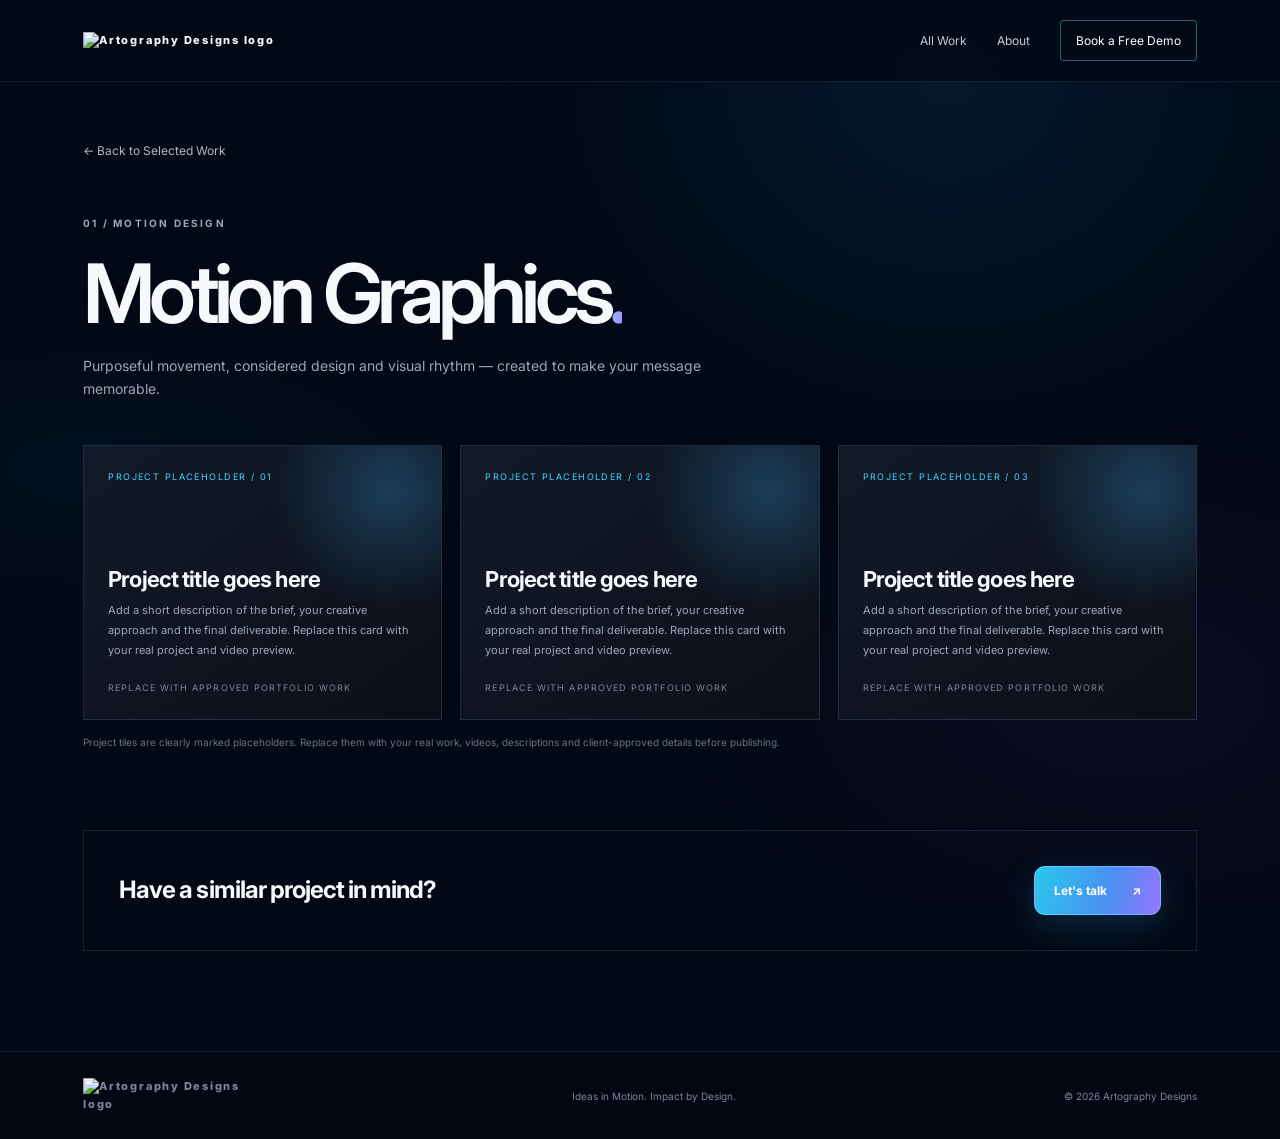
==== commit 4d179397: "Add files via upload" ====
--- a/category.html
+++ b/category.html
@@ -10,7 +10,7 @@
 </head>
 <body>
   <header class="site-header">
-    <a class="wordmark" href="index.html"><img class="brand-logo" src="./artography-logo-transparent.png" alt="Artography Designs logo"></a>
+    <a class="wordmark" href="index.html"><img class="brand-logo" src="assets/artography-logo.png" alt="Artography Designs logo"></a>
     <nav class="nav-links"><a href="index.html#work">All Work</a><a href="index.html#about">About</a><a class="nav-cta" href="index.html#contact">Book a Free Demo</a></nav>
   </header>
   <main class="category-main section-shell">
@@ -22,6 +22,6 @@
     <p class="placeholder-note">Project tiles are clearly marked placeholders. Replace them with your real work, videos, descriptions and client-approved details before publishing.</p>
     <div class="category-cta"><h2>Have a similar project in mind?</h2><a class="button button-primary" href="index.html#contact">Let's talk <span>↗</span></a></div>
   </main>
-  <footer class="site-footer"><a class="wordmark" href="index.html"><img class="brand-logo" src="./artography-logo-transparent.png" alt="Artography Designs logo"></a><p>Ideas in Motion. Impact by Design.</p><span>© <span id="year"></span> Artography Designs</span></footer>
+  <footer class="site-footer"><a class="wordmark" href="index.html"><img class="brand-logo" src="assets/artography-logo.png" alt="Artography Designs logo"></a><p>Ideas in Motion. Impact by Design.</p><span>© <span id="year"></span> Artography Designs</span></footer>
 </body>
 </html>
--- a/styles.css
+++ b/styles.css
@@ -1,6 +1,6 @@
- :root{--bg:#090b10;--panel:#10141d;--panel2:#141a25;--text:#f6f8fc;--muted:#9ba6b8;--blue:#3883c4;--cyan:#42d7ff;--violet:#a56bff;--line:rgba(255,255,255,.11);--gold:#f4c96b}*{box-sizing:border-box}html{scroll-behavior:smooth;scroll-padding-top:88px}body{margin:0;background:var(--bg);color:var(--text);font-family:Inter,system-ui,sans-serif;line-height:1.6;overflow-x:hidden;position:relative}body:before{content:'';position:fixed;inset:0;z-index:-2;pointer-events:none;background:linear-gradient(180deg,rgba(3,8,20,.62),rgba(3,8,20,.86)),url('galaxy-nebula-background.png') center 22%/cover no-repeat;opacity:.72}a{color:inherit;text-decoration:none}button{font:inherit}.site-header{height:82px;padding:0 6.5%;display:flex;align-items:center;justify-content:space-between;border-bottom:1px solid rgba(255,255,255,.07);position:sticky;top:0;z-index:20;background:rgba(9,11,16,.88);backdrop-filter:blur(18px)}.wordmark{display:flex;align-items:center;gap:11px;font-size:11px;letter-spacing:.16em;font-weight:800}.wordmark-mark{font-size:34px;letter-spacing:-.1em;line-height:1;font-weight:800}.wordmark-mark span,.about-symbol span{color:var(--cyan)}.wordmark small{display:block;color:#9ba6b8;font-size:9px;letter-spacing:.31em;margin-top:2px}.nav-links{display:flex;align-items:center;gap:30px;color:#c4ccda;font-size:12px}.nav-links a:hover,.text-link:hover{color:var(--cyan)}.nav-cta{border:1px solid rgba(66,215,255,.45);padding:10px 15px;border-radius:3px;color:white}.menu-toggle{display:none;background:none;border:0;color:white;font-size:22px}.section-shell{width:min(1240px,87%);margin-inline:auto}.hero{min-height:680px;display:flex;flex-direction:column;justify-content:center;position:relative;padding-top:80px;padding-bottom:64px;isolation:isolate;overflow:hidden}.hero:after{content:'';position:absolute;z-index:-1;width:52vw;height:52vw;max-width:680px;max-height:680px;min-width:330px;min-height:330px;right:-8%;top:3%;border-radius:48% 52% 60% 40%;border:1px solid rgba(66,215,255,.13);transform:rotate(-25deg);box-shadow:inset 0 0 70px rgba(56,131,196,.05),0 0 65px rgba(56,131,196,.04);animation:float-ring 18s ease-in-out infinite}.hero:before{content:'';position:absolute;z-index:-1;right:-10%;top:18%;width:62%;height:45%;border-top:1px solid transparent;border-bottom:1px solid transparent;border-image:linear-gradient(90deg,transparent,rgba(66,215,255,.1),rgba(165,107,255,.24),transparent) 1;transform:rotate(-18deg);filter:drop-shadow(0 0 7px rgba(66,215,255,.2));animation:line-drift 12s ease-in-out infinite}.hero-glow{position:absolute;z-index:-1;pointer-events:none;filter:blur(70px);opacity:.36;border-radius:50%}.glow-one{width:380px;height:380px;right:7%;top:12%;background:radial-gradient(circle,var(--blue),transparent 68%)}.glow-two{width:300px;height:300px;right:25%;top:36%;background:radial-gradient(circle,var(--violet),transparent 68%);opacity:.16}.hero:focus-within:after{border-color:rgba(66,215,255,.25)}@keyframes float-ring{0%,100%{transform:rotate(-25deg) translate3d(0,0,0)}50%{transform:rotate(-17deg) translate3d(-14px,12px,0)}}@keyframes line-drift{0%,100%{transform:rotate(-18deg) translateY(0)}50%{transform:rotate(-14deg) translateY(16px)}}.eyebrow{font-size:10px;letter-spacing:.22em;color:#9aa8bd;font-weight:700;margin:0 0 20px}.eyebrow-dot{display:inline-block;width:7px;height:7px;background:var(--cyan);border-radius:50%;margin-right:9px;box-shadow:0 0 14px var(--cyan)}h1,h2,h3,p{margin-top:0}.hero h1{font-size:clamp(48px,7.4vw,96px);line-height:1.04;letter-spacing:-.075em;font-weight:600;margin:0;max-width:920px}.hero h1 span,.section-heading h2 span,.about-content h2 span,.why-section h2 span,.contact-section h2 span,.category-title span{background:linear-gradient(100deg,#f7f9ff 0%,#7bcaff 42%,#a68aff 88%);color:transparent;background-clip:text}.hero-copy{max-width:610px;color:#aeb8c8;font-size:15px;line-height:1.9;margin:28px 0 30px}.hero-actions{display:flex;gap:12px;flex-wrap:wrap}.button{display:inline-flex;align-items:center;justify-content:center;gap:25px;padding:14px 19px;font-size:12px;font-weight:700;transition:transform .2s,border-color .2s,background .2s;border-radius:3px}.button:hover{transform:translateY(-2px)}.button-primary{background:var(--blue);border:1px solid var(--blue);color:white;box-shadow:0 8px 32px rgba(56,131,196,.18)}.button-primary:hover{background:#4797d7}.button-quiet{border:1px solid var(--line);color:#e0e6f0}.hero-foot{display:flex;justify-content:space-between;max-width:540px;margin-top:84px;color:#687588;font-size:9px;letter-spacing:.18em}.work-section{padding-top:110px;padding-bottom:76px;position:relative}.work-section:before{content:'';position:absolute;left:-12vw;top:20%;width:34vw;height:34vw;border-radius:50%;border:1px solid rgba(66,215,255,.08);box-shadow:0 0 35px rgba(56,131,196,.04);pointer-events:none;z-index:-1}.section-heading{display:flex;align-items:end;justify-content:space-between;gap:40px;margin-bottom:36px}.section-heading h2,.about-content h2,.why-section h2,.contact-section h2{font-size:clamp(38px,5vw,64px);line-height:1.1;letter-spacing:-.065em;font-weight:600;margin:0}.section-note{max-width:340px;color:var(--muted);font-size:12px;line-height:1.9;margin:0 0 5px}.slider-controls{display:flex;justify-content:space-between;align-items:center;margin-bottom:15px}.slider-count{font-size:12px;color:#687588}.slider-count strong{color:white;font-size:16px}.slider-buttons{display:flex;gap:8px}.slider-arrow{width:42px;height:42px;background:transparent;border:1px solid var(--line);color:white;border-radius:50%;cursor:pointer;transition:.2s}.slider-arrow:hover{border-color:var(--cyan);color:var(--cyan)}.portfolio-viewport{overflow-x:auto;scrollbar-width:none;overscroll-behavior-x:contain;cursor:grab;outline:none;padding:7px 3px 18px}.portfolio-viewport::-webkit-scrollbar{display:none}.portfolio-track{display:flex;gap:18px;width:max-content}.portfolio-card{width:clamp(260px,28vw,355px);border:1px solid rgba(255,255,255,.1);background:#0e1118;position:relative;transition:transform .3s,border-color .3s,opacity .3s;flex-shrink:0;overflow:hidden}.portfolio-card:hover{transform:translateY(-5px);border-color:rgba(66,215,255,.5)}.portfolio-card.active{border-color:transparent}.portfolio-card.active:before{content:"";position:absolute;inset:0;border-radius:0;padding:1px;background:linear-gradient(140deg,var(--cyan),var(--blue),var(--violet),var(--cyan));background-size:260% 260%;animation:border-flow 5s linear infinite;-webkit-mask:linear-gradient(#fff 0 0) content-box,linear-gradient(#fff 0 0);-webkit-mask-composite:xor;mask-composite:exclude;pointer-events:none;z-index:2}@keyframes border-flow{0%{background-position:0% 0%}100%{background-position:260% 260%}}.card-art{height:240px;position:relative;overflow:hidden;background:#111827;isolation:isolate}.card-art:before,.card-art:after{content:"";position:absolute;inset:0;pointer-events:none}.art-caption{position:absolute;left:20px;bottom:18px;font-size:9px;letter-spacing:.19em;color:rgba(255,255,255,.72)}.art-motion{background:radial-gradient(ellipse at 70% 35%,#425dca 0,transparent 36%),radial-gradient(ellipse at 30% 65%,#1c8cb0 0,transparent 36%),linear-gradient(135deg,#111a2b,#070a12)}.art-orb{position:absolute;width:175px;height:175px;left:28%;top:13%;border-radius:50%;background:conic-gradient(from 20deg,transparent,#48d7ff,#3b65cb,#b77bff,transparent);filter:blur(1px);animation:slow-spin 15s linear infinite}.art-orb:after{content:"";position:absolute;inset:22px;border-radius:50%;background:#101522;border:1px solid rgba(255,255,255,.35)}.art-line{position:absolute;width:130%;height:65px;border:1px solid rgba(99,224,255,.6);border-radius:50%;transform:rotate(-25deg);left:-15%;top:45%;box-shadow:0 0 22px #2674bb}.art-saas{background:radial-gradient(circle at 80% 20%,#245f9a,transparent 42%),linear-gradient(145deg,#121a2b,#090d16)}.mini-ui,.browser-lines{position:absolute;inset:28px 24px 40px;border:1px solid #45617c;border-radius:7px;background:rgba(5,12,23,.75);padding:15px;display:grid;grid-template-columns:repeat(3,1fr);gap:9px}.mini-ui i{height:5px;background:#5f9ac7;border-radius:4px}.mini-ui b{height:58px;background:linear-gradient(145deg,#1b8fae55,#4d65bb55);border:1px solid #45617c;border-radius:4px}.art-product{background:radial-gradient(ellipse at 70% 50%,#714cc0 0,transparent 40%),linear-gradient(145deg,#101728,#080b12)}.product-window{position:absolute;inset:22px 34px;background:linear-gradient(135deg,#1a2842,#111522);border:1px solid #536080;box-shadow:0 15px 35px #0008;transform:rotate(-5deg);padding:12px}.product-window span{display:inline-block;width:5px;height:5px;border-radius:50%;background:#64c9ff;margin-right:4px}.product-window b{display:block;font-size:23px;line-height:1.08;letter-spacing:-.06em;margin:32px 0 0 12px}.art-2d{background:linear-gradient(145deg,#222c50,#171126)}.shape{position:absolute;display:block;border:1px solid rgba(255,255,255,.55)}.shape-a{width:105px;height:105px;border-radius:35% 65% 55% 45%;background:linear-gradient(145deg,#55d4e8,#6c68ce);left:17%;top:18%;transform:rotate(-24deg)}.shape-b{width:83px;height:83px;border-radius:50%;background:linear-gradient(145deg,#ffbd82,#e66e9b);right:17%;top:26%}.shape-c{width:120px;height:60px;border-radius:50%;border-color:#8be8ff;left:37%;bottom:14%;transform:rotate(20deg)}.art-reels{background:radial-gradient(circle at 50% 45%,#ed6e9d 0,transparent 35%),linear-gradient(145deg,#291a38,#0d1020)}.reel-frame{position:absolute;inset:15px 70px;border:1px solid #ffffff66;border-radius:18px;display:flex;align-items:center;justify-content:center;text-align:center;flex-direction:column;font-size:10px;letter-spacing:.3em;background:linear-gradient(160deg,#ffffff08,#ffffff02);transform:rotate(4deg)}.reel-frame b{font-size:28px;line-height:1;letter-spacing:-.07em;margin-top:12px}.art-info{background:linear-gradient(135deg,#102c3d,#111426)}.chart-bars{position:absolute;left:18%;right:18%;bottom:32px;height:140px;display:flex;align-items:end;gap:10px}.chart-bars i{flex:1;background:linear-gradient(#52d7f4,#367ac5);border-radius:4px 4px 0 0;box-shadow:0 0 18px #38a9de44}.chart-bars i:nth-child(1){height:30%}.chart-bars i:nth-child(2){height:55%}.chart-bars i:nth-child(3){height:45%}.chart-bars i:nth-child(4){height:76%}.chart-bars i:nth-child(5){height:100%}.art-web{background:radial-gradient(circle at 75% 25%,#6745a8,transparent 36%),linear-gradient(145deg,#111c32,#080a11)}.web-window{position:absolute;inset:22px 22px 30px;border:1px solid #7c80a5;background:#0b1220;padding:20px}.web-window b{font-size:21px;line-height:1.05;letter-spacing:-.06em}.web-window span{display:block;width:50px;height:4px;background:var(--cyan);margin-top:18px}.art-social{background:linear-gradient(135deg,#162c4b,#281534)}.social-tile{position:absolute;width:88px;height:112px;display:grid;place-items:center;font-size:36px;font-weight:800;border:1px solid #ffffff55;background:linear-gradient(145deg,#50c9e555,#9e65e855);box-shadow:0 12px 28px #0005;transform:rotate(-10deg);left:14%;top:25%}.social-tile:nth-child(2){left:38%;top:16%;transform:rotate(8deg);background:linear-gradient(145deg,#ed8eab77,#8d62c877)}.social-tile:nth-child(3){left:62%;top:28%;transform:rotate(14deg);background:linear-gradient(145deg,#3d9de877,#5463c977)}.art-dev{background:radial-gradient(circle at 50% 40%,#174d71,transparent 44%),linear-gradient(135deg,#101827,#090b12)}.browser-lines{inset:26px 24px 35px;grid-template-rows:8px 1fr 1fr}.browser-lines i{height:5px;background:#80c8e8;border-radius:4px}.browser-lines b{background:linear-gradient(130deg,#1a7db0aa,#9a6ce0aa);border-radius:3px}.art-pitch{background:radial-gradient(circle at 25% 35%,#3d76bd,transparent 40%),linear-gradient(145deg,#111b2e,#0b0d14)}.slide-sheet{position:absolute;inset:25px 48px 28px;background:linear-gradient(140deg,#f1f5ff,#c5d8ef);color:#111827;padding:18px;transform:rotate(4deg);box-shadow:0 18px 28px #0008}.slide-sheet span{font-size:9px;color:#45617c}.slide-sheet b{display:block;font-size:25px;line-height:1;letter-spacing:-.06em;margin-top:38px}.portfolio-card-meta{display:flex;justify-content:space-between;align-items:center;padding:18px 18px 20px;gap:10px}.portfolio-card-meta p{font-size:9px;letter-spacing:.15em;color:#8292a9;margin:0 0 6px}.portfolio-card-meta h3{font-size:15px;letter-spacing:-.03em;margin:0;font-weight:600}.card-arrow{font-size:20px;color:var(--cyan)}.placeholder-note{font-size:10px;color:#657287;margin:14px 0 0}.credibility-strip{display:flex;align-items:center;justify-content:space-between;gap:22px;padding:28px 0;border-top:1px solid var(--line);border-bottom:1px solid var(--line);flex-wrap:wrap}.credibility-strip span{font-size:9px;color:#7f8ba0;letter-spacing:.16em}.credibility-strip b{font-size:10px;color:#c5cedb;letter-spacing:.08em}.about-section{display:grid;grid-template-columns:.75fr 1.25fr;gap:70px;padding-top:130px;padding-bottom:130px;position:relative}.about-section:after{content:'';position:absolute;right:-9vw;top:15%;width:190px;height:310px;border:1px solid rgba(165,107,255,.2);border-radius:50%;transform:rotate(36deg);pointer-events:none;box-shadow:0 0 28px rgba(56,131,196,.06)}.about-kicker{display:flex;justify-content:space-between;align-items:start}.about-symbol{font-size:58px;line-height:1;font-weight:800;letter-spacing:-.12em;color:#31415a}.about-content h2{font-size:clamp(36px,4.5vw,56px)}.about-content>p{color:var(--muted);max-width:600px;font-size:14px;line-height:1.9;margin:25px 0}.text-link{font-size:12px;font-weight:700;border-bottom:1px solid #3d617e;padding-bottom:8px}.text-link span{margin-left:20px;color:var(--cyan)}.process-section{padding:90px 0 120px;border-top:1px solid var(--line)}.process-grid{display:grid;grid-template-columns:repeat(4,1fr);gap:12px}.process-card{min-height:210px;padding:22px;border:1px solid var(--line);background:linear-gradient(145deg,#11151f,#0b0d13)}.process-card>span{font-size:10px;color:var(--cyan);letter-spacing:.12em}.process-card h3{font-size:17px;margin:35px 0 8px}.process-card p,.why-grid p{font-size:11px;line-height:1.85;color:var(--muted);margin:0}.why-section{padding:90px 0 115px;border-top:1px solid var(--line)}.why-section h2{font-size:clamp(38px,5vw,62px)}.why-grid{display:grid;grid-template-columns:repeat(3,1fr);gap:35px;margin-top:55px}.why-grid b{font-size:10px;letter-spacing:.13em;color:#c5d5e9}.why-grid p{margin-top:12px;max-width:300px}.testimonials-section{padding:90px 0 110px;border-top:1px solid var(--line)}.testimonial-placeholder{display:flex;align-items:center;gap:24px;padding:30px;border:1px solid var(--line);background:linear-gradient(110deg,#111723,#0d1018);position:relative;box-shadow:0 18px 60px rgba(0,0,0,.12)}.testimonial-placeholder:after{content:'';position:absolute;left:10%;right:10%;bottom:-1px;height:1px;background:linear-gradient(90deg,transparent,var(--cyan),var(--violet),transparent);opacity:.65}.quote-mark{font-size:70px;line-height:.7;color:var(--cyan);font-family:Georgia,serif}.testimonial-placeholder h3{font-size:18px;margin-bottom:8px}.testimonial-placeholder p{font-size:12px;color:var(--muted);margin:0}.placeholder-label{margin-left:auto;white-space:nowrap;color:#657287;font-size:9px;letter-spacing:.12em}.contact-section{text-align:center;padding:110px 20px 120px;border-top:1px solid var(--line);background:radial-gradient(ellipse at 50% 90%,#15365b55,transparent 55%);position:relative;overflow:hidden}.contact-section:before,.contact-section:after{content:'';position:absolute;pointer-events:none;bottom:-105px;width:420px;height:220px;border:1px solid rgba(66,215,255,.3);border-radius:50%;filter:drop-shadow(0 0 8px rgba(66,215,255,.2));transform:rotate(-24deg)}.contact-section:before{left:-140px}.contact-section:after{right:-140px;border-color:rgba(165,107,255,.3);transform:rotate(24deg)}.contact-section .eyebrow{margin-bottom:22px}.contact-section h2{font-size:clamp(44px,6vw,76px)}.contact-section>p:not(.eyebrow){max-width:520px;margin:22px auto 28px;font-size:13px;line-height:1.9;color:var(--muted)}.contact-note{display:block;color:#647187;font-size:9px;margin-top:16px}.site-footer{padding:26px 6.5%;border-top:1px solid var(--line);display:flex;align-items:center;justify-content:space-between;gap:20px;color:#79869a;font-size:10px}.site-footer p{margin:0}.category-main{padding-top:55px;padding-bottom:100px;min-height:70vh}.back-link{display:inline-block;font-size:12px;color:#aab8cc;margin-bottom:55px}.back-link:hover{color:var(--cyan)}.category-title{font-size:clamp(44px,7vw,82px);line-height:1.05;letter-spacing:-.07em;font-weight:600;margin:0 0 18px}.category-intro{color:var(--muted);font-size:14px;max-width:640px;margin-bottom:45px}.category-grid{display:grid;grid-template-columns:repeat(3,minmax(0,1fr));gap:18px}.project-placeholder{min-height:275px;border:1px solid var(--line);background:linear-gradient(145deg,#121a29,#0c0f17);padding:24px;display:flex;flex-direction:column;justify-content:space-between;position:relative;overflow:hidden}.project-placeholder:before{content:"";position:absolute;width:240px;height:240px;right:-70px;top:-75px;border-radius:50%;background:radial-gradient(circle,#2b78ac66,transparent 70%)}.project-placeholder>*{position:relative}.project-tag{font-size:9px;letter-spacing:.16em;color:var(--cyan)}.project-placeholder h2{font-size:22px;line-height:1.15;letter-spacing:-.04em;margin:0 0 9px}.project-placeholder p{font-size:11px;line-height:1.8;color:var(--muted);max-width:330px;margin:0}.project-status{font-size:9px;letter-spacing:.12em;color:#78869c;margin-top:20px}.category-cta{margin-top:80px;padding:35px;border:1px solid var(--line);display:flex;align-items:center;justify-content:space-between;gap:20px}.category-cta h2{font-size:24px;letter-spacing:-.04em;margin:0}@keyframes slow-spin{to{transform:rotate(360deg)}}@media(max-width:850px){.site-header{padding:0 6%;height:72px}.nav-links{gap:17px}.hero{min-height:600px}.section-shell{width:88%}.section-heading{align-items:start;flex-direction:column;gap:16px}.section-note{max-width:500px}.about-section{gap:35px}.process-grid{grid-template-columns:repeat(2,1fr)}.category-grid{grid-template-columns:repeat(2,minmax(0,1fr))}.placeholder-label{display:none}}@media(max-width:600px){.menu-toggle{display:block}.nav-links{display:none;position:absolute;top:71px;left:0;right:0;padding:20px 6%;background:#0c0f16;border-bottom:1px solid var(--line);flex-direction:column;align-items:stretch;gap:17px}.nav-links.open{display:flex}.nav-cta{text-align:center}.hero{min-height:590px;padding-top:65px}.hero h1{font-size:clamp(45px,12vw,68px)}.hero-copy{font-size:13px}.hero-foot{margin-top:60px;font-size:8px;gap:20px}.work-section{padding-top:75px}.portfolio-card{width:78vw}.card-art{height:220px}.about-section{grid-template-columns:1fr;gap:20px;padding-top:90px;padding-bottom:90px}.about-kicker{align-items:center}.about-symbol{font-size:38px}.process-section,.why-section,.testimonials-section{padding:75px 0}.process-grid{gap:8px}.process-card{padding:16px;min-height:200px}.process-card h3{margin-top:28px;font-size:15px}.process-card p{font-size:10px}.why-grid{grid-template-columns:1fr;gap:25px;margin-top:38px}.testimonial-placeholder{align-items:flex-start;padding:22px;gap:14px}.testimonial-placeholder h3{font-size:16px}.quote-mark{font-size:48px}.contact-section{padding:85px 10px}.site-footer{align-items:flex-start;flex-direction:column}.credibility-strip{justify-content:flex-start}.credibility-strip span{width:100%}.category-main{padding-top:35px}.back-link{margin-bottom:40px}.category-grid{grid-template-columns:1fr}.project-placeholder{min-height:235px}.category-cta{align-items:flex-start;flex-direction:column;padding:25px}.category-cta h2{font-size:21px}}@media(prefers-reduced-motion:reduce){*,*::before,*::after{scroll-behavior:auto!important;animation-duration:.01ms!important;animation-iteration-count:1!important;transition-duration:.01ms!important}}
+ :root{--bg:#090b10;--panel:#10141d;--panel2:#141a25;--text:#f6f8fc;--muted:#9ba6b8;--blue:#3883c4;--cyan:#42d7ff;--violet:#a56bff;--line:rgba(255,255,255,.11);--gold:#f4c96b}*{box-sizing:border-box}html{scroll-behavior:smooth;scroll-padding-top:88px}body{margin:0;background:var(--bg);color:var(--text);font-family:Inter,system-ui,sans-serif;line-height:1.6;overflow-x:hidden;position:relative}body:before{content:'';position:fixed;inset:0;z-index:-2;pointer-events:none;background:linear-gradient(180deg,rgba(3,8,20,.62),rgba(3,8,20,.86)),url('assets/galaxy-nebula-background.png') center 22%/cover no-repeat;opacity:.72}a{color:inherit;text-decoration:none}button{font:inherit}.site-header{height:82px;padding:0 6.5%;display:flex;align-items:center;justify-content:space-between;border-bottom:1px solid rgba(255,255,255,.07);position:sticky;top:0;z-index:20;background:rgba(9,11,16,.88);backdrop-filter:blur(18px)}.wordmark{display:flex;align-items:center;gap:11px;font-size:11px;letter-spacing:.16em;font-weight:800}.wordmark-mark{font-size:34px;letter-spacing:-.1em;line-height:1;font-weight:800}.wordmark-mark span,.about-symbol span{color:var(--cyan)}.wordmark small{display:block;color:#9ba6b8;font-size:9px;letter-spacing:.31em;margin-top:2px}.nav-links{display:flex;align-items:center;gap:30px;color:#c4ccda;font-size:12px}.nav-links a:hover,.text-link:hover{color:var(--cyan)}.nav-cta{border:1px solid rgba(66,215,255,.45);padding:10px 15px;border-radius:3px;color:white}.menu-toggle{display:none;background:none;border:0;color:white;font-size:22px}.section-shell{width:min(1240px,87%);margin-inline:auto}.hero{min-height:680px;display:flex;flex-direction:column;justify-content:center;position:relative;padding-top:80px;padding-bottom:64px;isolation:isolate;overflow:hidden}.hero:after{content:'';position:absolute;z-index:-1;width:52vw;height:52vw;max-width:680px;max-height:680px;min-width:330px;min-height:330px;right:-8%;top:3%;border-radius:48% 52% 60% 40%;border:1px solid rgba(66,215,255,.13);transform:rotate(-25deg);box-shadow:inset 0 0 70px rgba(56,131,196,.05),0 0 65px rgba(56,131,196,.04);animation:float-ring 18s ease-in-out infinite}.hero:before{content:'';position:absolute;z-index:-1;right:-10%;top:18%;width:62%;height:45%;border-top:1px solid transparent;border-bottom:1px solid transparent;border-image:linear-gradient(90deg,transparent,rgba(66,215,255,.1),rgba(165,107,255,.24),transparent) 1;transform:rotate(-18deg);filter:drop-shadow(0 0 7px rgba(66,215,255,.2));animation:line-drift 12s ease-in-out infinite}.hero-glow{position:absolute;z-index:-1;pointer-events:none;filter:blur(70px);opacity:.36;border-radius:50%}.glow-one{width:380px;height:380px;right:7%;top:12%;background:radial-gradient(circle,var(--blue),transparent 68%)}.glow-two{width:300px;height:300px;right:25%;top:36%;background:radial-gradient(circle,var(--violet),transparent 68%);opacity:.16}.hero:focus-within:after{border-color:rgba(66,215,255,.25)}@keyframes float-ring{0%,100%{transform:rotate(-25deg) translate3d(0,0,0)}50%{transform:rotate(-17deg) translate3d(-14px,12px,0)}}@keyframes line-drift{0%,100%{transform:rotate(-18deg) translateY(0)}50%{transform:rotate(-14deg) translateY(16px)}}.eyebrow{font-size:10px;letter-spacing:.22em;color:#9aa8bd;font-weight:700;margin:0 0 20px}.eyebrow-dot{display:inline-block;width:7px;height:7px;background:var(--cyan);border-radius:50%;margin-right:9px;box-shadow:0 0 14px var(--cyan)}h1,h2,h3,p{margin-top:0}.hero h1{font-size:clamp(48px,7.4vw,96px);line-height:1.04;letter-spacing:-.075em;font-weight:600;margin:0;max-width:920px}.hero h1 span,.section-heading h2 span,.about-content h2 span,.why-section h2 span,.contact-section h2 span,.category-title span{background:linear-gradient(100deg,#f7f9ff 0%,#7bcaff 42%,#a68aff 88%);color:transparent;background-clip:text}.hero-copy{max-width:610px;color:#aeb8c8;font-size:15px;line-height:1.9;margin:28px 0 30px}.hero-actions{display:flex;gap:12px;flex-wrap:wrap}.button{display:inline-flex;align-items:center;justify-content:center;gap:25px;padding:14px 19px;font-size:12px;font-weight:700;transition:transform .2s,border-color .2s,background .2s;border-radius:3px}.button:hover{transform:translateY(-2px)}.button-primary{background:var(--blue);border:1px solid var(--blue);color:white;box-shadow:0 8px 32px rgba(56,131,196,.18)}.button-primary:hover{background:#4797d7}.button-quiet{border:1px solid var(--line);color:#e0e6f0}.hero-foot{display:flex;justify-content:space-between;max-width:540px;margin-top:84px;color:#687588;font-size:9px;letter-spacing:.18em}.work-section{padding-top:110px;padding-bottom:76px;position:relative}.work-section:before{content:'';position:absolute;left:-12vw;top:20%;width:34vw;height:34vw;border-radius:50%;border:1px solid rgba(66,215,255,.08);box-shadow:0 0 35px rgba(56,131,196,.04);pointer-events:none;z-index:-1}.section-heading{display:flex;align-items:end;justify-content:space-between;gap:40px;margin-bottom:36px}.section-heading h2,.about-content h2,.why-section h2,.contact-section h2{font-size:clamp(38px,5vw,64px);line-height:1.1;letter-spacing:-.065em;font-weight:600;margin:0}.section-note{max-width:340px;color:var(--muted);font-size:12px;line-height:1.9;margin:0 0 5px}.slider-controls{display:flex;justify-content:space-between;align-items:center;margin-bottom:15px}.slider-count{font-size:12px;color:#687588}.slider-count strong{color:white;font-size:16px}.slider-buttons{display:flex;gap:8px}.slider-arrow{width:42px;height:42px;background:transparent;border:1px solid var(--line);color:white;border-radius:50%;cursor:pointer;transition:.2s}.slider-arrow:hover{border-color:var(--cyan);color:var(--cyan)}.portfolio-viewport{overflow-x:auto;scrollbar-width:none;overscroll-behavior-x:contain;cursor:grab;outline:none;padding:7px 3px 18px}.portfolio-viewport::-webkit-scrollbar{display:none}.portfolio-track{display:flex;gap:18px;width:max-content}.portfolio-card{width:clamp(260px,28vw,355px);border:1px solid rgba(255,255,255,.1);background:#0e1118;position:relative;transition:transform .3s,border-color .3s,opacity .3s;flex-shrink:0;overflow:hidden}.portfolio-card:hover{transform:translateY(-5px);border-color:rgba(66,215,255,.5)}.portfolio-card.active{border-color:transparent}.portfolio-card.active:before{content:"";position:absolute;inset:0;border-radius:0;padding:1px;background:linear-gradient(140deg,var(--cyan),var(--blue),var(--violet),var(--cyan));background-size:260% 260%;animation:border-flow 5s linear infinite;-webkit-mask:linear-gradient(#fff 0 0) content-box,linear-gradient(#fff 0 0);-webkit-mask-composite:xor;mask-composite:exclude;pointer-events:none;z-index:2}@keyframes border-flow{0%{background-position:0% 0%}100%{background-position:260% 260%}}.card-art{height:240px;position:relative;overflow:hidden;background:#111827;isolation:isolate}.card-art:before,.card-art:after{content:"";position:absolute;inset:0;pointer-events:none}.art-caption{position:absolute;left:20px;bottom:18px;font-size:9px;letter-spacing:.19em;color:rgba(255,255,255,.72)}.art-motion{background:radial-gradient(ellipse at 70% 35%,#425dca 0,transparent 36%),radial-gradient(ellipse at 30% 65%,#1c8cb0 0,transparent 36%),linear-gradient(135deg,#111a2b,#070a12)}.art-orb{position:absolute;width:175px;height:175px;left:28%;top:13%;border-radius:50%;background:conic-gradient(from 20deg,transparent,#48d7ff,#3b65cb,#b77bff,transparent);filter:blur(1px);animation:slow-spin 15s linear infinite}.art-orb:after{content:"";position:absolute;inset:22px;border-radius:50%;background:#101522;border:1px solid rgba(255,255,255,.35)}.art-line{position:absolute;width:130%;height:65px;border:1px solid rgba(99,224,255,.6);border-radius:50%;transform:rotate(-25deg);left:-15%;top:45%;box-shadow:0 0 22px #2674bb}.art-saas{background:radial-gradient(circle at 80% 20%,#245f9a,transparent 42%),linear-gradient(145deg,#121a2b,#090d16)}.mini-ui,.browser-lines{position:absolute;inset:28px 24px 40px;border:1px solid #45617c;border-radius:7px;background:rgba(5,12,23,.75);padding:15px;display:grid;grid-template-columns:repeat(3,1fr);gap:9px}.mini-ui i{height:5px;background:#5f9ac7;border-radius:4px}.mini-ui b{height:58px;background:linear-gradient(145deg,#1b8fae55,#4d65bb55);border:1px solid #45617c;border-radius:4px}.art-product{background:radial-gradient(ellipse at 70% 50%,#714cc0 0,transparent 40%),linear-gradient(145deg,#101728,#080b12)}.product-window{position:absolute;inset:22px 34px;background:linear-gradient(135deg,#1a2842,#111522);border:1px solid #536080;box-shadow:0 15px 35px #0008;transform:rotate(-5deg);padding:12px}.product-window span{display:inline-block;width:5px;height:5px;border-radius:50%;background:#64c9ff;margin-right:4px}.product-window b{display:block;font-size:23px;line-height:1.08;letter-spacing:-.06em;margin:32px 0 0 12px}.art-2d{background:linear-gradient(145deg,#222c50,#171126)}.shape{position:absolute;display:block;border:1px solid rgba(255,255,255,.55)}.shape-a{width:105px;height:105px;border-radius:35% 65% 55% 45%;background:linear-gradient(145deg,#55d4e8,#6c68ce);left:17%;top:18%;transform:rotate(-24deg)}.shape-b{width:83px;height:83px;border-radius:50%;background:linear-gradient(145deg,#ffbd82,#e66e9b);right:17%;top:26%}.shape-c{width:120px;height:60px;border-radius:50%;border-color:#8be8ff;left:37%;bottom:14%;transform:rotate(20deg)}.art-reels{background:radial-gradient(circle at 50% 45%,#ed6e9d 0,transparent 35%),linear-gradient(145deg,#291a38,#0d1020)}.reel-frame{position:absolute;inset:15px 70px;border:1px solid #ffffff66;border-radius:18px;display:flex;align-items:center;justify-content:center;text-align:center;flex-direction:column;font-size:10px;letter-spacing:.3em;background:linear-gradient(160deg,#ffffff08,#ffffff02);transform:rotate(4deg)}.reel-frame b{font-size:28px;line-height:1;letter-spacing:-.07em;margin-top:12px}.art-info{background:linear-gradient(135deg,#102c3d,#111426)}.chart-bars{position:absolute;left:18%;right:18%;bottom:32px;height:140px;display:flex;align-items:end;gap:10px}.chart-bars i{flex:1;background:linear-gradient(#52d7f4,#367ac5);border-radius:4px 4px 0 0;box-shadow:0 0 18px #38a9de44}.chart-bars i:nth-child(1){height:30%}.chart-bars i:nth-child(2){height:55%}.chart-bars i:nth-child(3){height:45%}.chart-bars i:nth-child(4){height:76%}.chart-bars i:nth-child(5){height:100%}.art-web{background:radial-gradient(circle at 75% 25%,#6745a8,transparent 36%),linear-gradient(145deg,#111c32,#080a11)}.web-window{position:absolute;inset:22px 22px 30px;border:1px solid #7c80a5;background:#0b1220;padding:20px}.web-window b{font-size:21px;line-height:1.05;letter-spacing:-.06em}.web-window span{display:block;width:50px;height:4px;background:var(--cyan);margin-top:18px}.art-social{background:linear-gradient(135deg,#162c4b,#281534)}.social-tile{position:absolute;width:88px;height:112px;display:grid;place-items:center;font-size:36px;font-weight:800;border:1px solid #ffffff55;background:linear-gradient(145deg,#50c9e555,#9e65e855);box-shadow:0 12px 28px #0005;transform:rotate(-10deg);left:14%;top:25%}.social-tile:nth-child(2){left:38%;top:16%;transform:rotate(8deg);background:linear-gradient(145deg,#ed8eab77,#8d62c877)}.social-tile:nth-child(3){left:62%;top:28%;transform:rotate(14deg);background:linear-gradient(145deg,#3d9de877,#5463c977)}.art-dev{background:radial-gradient(circle at 50% 40%,#174d71,transparent 44%),linear-gradient(135deg,#101827,#090b12)}.browser-lines{inset:26px 24px 35px;grid-template-rows:8px 1fr 1fr}.browser-lines i{height:5px;background:#80c8e8;border-radius:4px}.browser-lines b{background:linear-gradient(130deg,#1a7db0aa,#9a6ce0aa);border-radius:3px}.art-pitch{background:radial-gradient(circle at 25% 35%,#3d76bd,transparent 40%),linear-gradient(145deg,#111b2e,#0b0d14)}.slide-sheet{position:absolute;inset:25px 48px 28px;background:linear-gradient(140deg,#f1f5ff,#c5d8ef);color:#111827;padding:18px;transform:rotate(4deg);box-shadow:0 18px 28px #0008}.slide-sheet span{font-size:9px;color:#45617c}.slide-sheet b{display:block;font-size:25px;line-height:1;letter-spacing:-.06em;margin-top:38px}.portfolio-card-meta{display:flex;justify-content:space-between;align-items:center;padding:18px 18px 20px;gap:10px}.portfolio-card-meta p{font-size:9px;letter-spacing:.15em;color:#8292a9;margin:0 0 6px}.portfolio-card-meta h3{font-size:15px;letter-spacing:-.03em;margin:0;font-weight:600}.card-arrow{font-size:20px;color:var(--cyan)}.placeholder-note{font-size:10px;color:#657287;margin:14px 0 0}.credibility-strip{display:flex;align-items:center;justify-content:space-between;gap:22px;padding:28px 0;border-top:1px solid var(--line);border-bottom:1px solid var(--line);flex-wrap:wrap}.credibility-strip span{font-size:9px;color:#7f8ba0;letter-spacing:.16em}.credibility-strip b{font-size:10px;color:#c5cedb;letter-spacing:.08em}.about-section{display:grid;grid-template-columns:.75fr 1.25fr;gap:70px;padding-top:130px;padding-bottom:130px;position:relative}.about-section:after{content:'';position:absolute;right:-9vw;top:15%;width:190px;height:310px;border:1px solid rgba(165,107,255,.2);border-radius:50%;transform:rotate(36deg);pointer-events:none;box-shadow:0 0 28px rgba(56,131,196,.06)}.about-kicker{display:flex;justify-content:space-between;align-items:start}.about-symbol{font-size:58px;line-height:1;font-weight:800;letter-spacing:-.12em;color:#31415a}.about-content h2{font-size:clamp(36px,4.5vw,56px)}.about-content>p{color:var(--muted);max-width:600px;font-size:14px;line-height:1.9;margin:25px 0}.text-link{font-size:12px;font-weight:700;border-bottom:1px solid #3d617e;padding-bottom:8px}.text-link span{margin-left:20px;color:var(--cyan)}.process-section{padding:90px 0 120px;border-top:1px solid var(--line)}.process-grid{display:grid;grid-template-columns:repeat(4,1fr);gap:12px}.process-card{min-height:210px;padding:22px;border:1px solid var(--line);background:linear-gradient(145deg,#11151f,#0b0d13)}.process-card>span{font-size:10px;color:var(--cyan);letter-spacing:.12em}.process-card h3{font-size:17px;margin:35px 0 8px}.process-card p,.why-grid p{font-size:11px;line-height:1.85;color:var(--muted);margin:0}.why-section{padding:90px 0 115px;border-top:1px solid var(--line)}.why-section h2{font-size:clamp(38px,5vw,62px)}.why-grid{display:grid;grid-template-columns:repeat(3,1fr);gap:35px;margin-top:55px}.why-grid b{font-size:10px;letter-spacing:.13em;color:#c5d5e9}.why-grid p{margin-top:12px;max-width:300px}.testimonials-section{padding:90px 0 110px;border-top:1px solid var(--line)}.testimonial-placeholder{display:flex;align-items:center;gap:24px;padding:30px;border:1px solid var(--line);background:linear-gradient(110deg,#111723,#0d1018);position:relative;box-shadow:0 18px 60px rgba(0,0,0,.12)}.testimonial-placeholder:after{content:'';position:absolute;left:10%;right:10%;bottom:-1px;height:1px;background:linear-gradient(90deg,transparent,var(--cyan),var(--violet),transparent);opacity:.65}.quote-mark{font-size:70px;line-height:.7;color:var(--cyan);font-family:Georgia,serif}.testimonial-placeholder h3{font-size:18px;margin-bottom:8px}.testimonial-placeholder p{font-size:12px;color:var(--muted);margin:0}.placeholder-label{margin-left:auto;white-space:nowrap;color:#657287;font-size:9px;letter-spacing:.12em}.contact-section{text-align:center;padding:110px 20px 120px;border-top:1px solid var(--line);background:radial-gradient(ellipse at 50% 90%,#15365b55,transparent 55%);position:relative;overflow:hidden}.contact-section:before,.contact-section:after{content:'';position:absolute;pointer-events:none;bottom:-105px;width:420px;height:220px;border:1px solid rgba(66,215,255,.3);border-radius:50%;filter:drop-shadow(0 0 8px rgba(66,215,255,.2));transform:rotate(-24deg)}.contact-section:before{left:-140px}.contact-section:after{right:-140px;border-color:rgba(165,107,255,.3);transform:rotate(24deg)}.contact-section .eyebrow{margin-bottom:22px}.contact-section h2{font-size:clamp(44px,6vw,76px)}.contact-section>p:not(.eyebrow){max-width:520px;margin:22px auto 28px;font-size:13px;line-height:1.9;color:var(--muted)}.contact-note{display:block;color:#647187;font-size:9px;margin-top:16px}.site-footer{padding:26px 6.5%;border-top:1px solid var(--line);display:flex;align-items:center;justify-content:space-between;gap:20px;color:#79869a;font-size:10px}.site-footer p{margin:0}.category-main{padding-top:55px;padding-bottom:100px;min-height:70vh}.back-link{display:inline-block;font-size:12px;color:#aab8cc;margin-bottom:55px}.back-link:hover{color:var(--cyan)}.category-title{font-size:clamp(44px,7vw,82px);line-height:1.05;letter-spacing:-.07em;font-weight:600;margin:0 0 18px}.category-intro{color:var(--muted);font-size:14px;max-width:640px;margin-bottom:45px}.category-grid{display:grid;grid-template-columns:repeat(3,minmax(0,1fr));gap:18px}.project-placeholder{min-height:275px;border:1px solid var(--line);background:linear-gradient(145deg,#121a29,#0c0f17);padding:24px;display:flex;flex-direction:column;justify-content:space-between;position:relative;overflow:hidden}.project-placeholder:before{content:"";position:absolute;width:240px;height:240px;right:-70px;top:-75px;border-radius:50%;background:radial-gradient(circle,#2b78ac66,transparent 70%)}.project-placeholder>*{position:relative}.project-tag{font-size:9px;letter-spacing:.16em;color:var(--cyan)}.project-placeholder h2{font-size:22px;line-height:1.15;letter-spacing:-.04em;margin:0 0 9px}.project-placeholder p{font-size:11px;line-height:1.8;color:var(--muted);max-width:330px;margin:0}.project-status{font-size:9px;letter-spacing:.12em;color:#78869c;margin-top:20px}.category-cta{margin-top:80px;padding:35px;border:1px solid var(--line);display:flex;align-items:center;justify-content:space-between;gap:20px}.category-cta h2{font-size:24px;letter-spacing:-.04em;margin:0}@keyframes slow-spin{to{transform:rotate(360deg)}}@media(max-width:850px){.site-header{padding:0 6%;height:72px}.nav-links{gap:17px}.hero{min-height:600px}.section-shell{width:88%}.section-heading{align-items:start;flex-direction:column;gap:16px}.section-note{max-width:500px}.about-section{gap:35px}.process-grid{grid-template-columns:repeat(2,1fr)}.category-grid{grid-template-columns:repeat(2,minmax(0,1fr))}.placeholder-label{display:none}}@media(max-width:600px){.menu-toggle{display:block}.nav-links{display:none;position:absolute;top:71px;left:0;right:0;padding:20px 6%;background:#0c0f16;border-bottom:1px solid var(--line);flex-direction:column;align-items:stretch;gap:17px}.nav-links.open{display:flex}.nav-cta{text-align:center}.hero{min-height:590px;padding-top:65px}.hero h1{font-size:clamp(45px,12vw,68px)}.hero-copy{font-size:13px}.hero-foot{margin-top:60px;font-size:8px;gap:20px}.work-section{padding-top:75px}.portfolio-card{width:78vw}.card-art{height:220px}.about-section{grid-template-columns:1fr;gap:20px;padding-top:90px;padding-bottom:90px}.about-kicker{align-items:center}.about-symbol{font-size:38px}.process-section,.why-section,.testimonials-section{padding:75px 0}.process-grid{gap:8px}.process-card{padding:16px;min-height:200px}.process-card h3{margin-top:28px;font-size:15px}.process-card p{font-size:10px}.why-grid{grid-template-columns:1fr;gap:25px;margin-top:38px}.testimonial-placeholder{align-items:flex-start;padding:22px;gap:14px}.testimonial-placeholder h3{font-size:16px}.quote-mark{font-size:48px}.contact-section{padding:85px 10px}.site-footer{align-items:flex-start;flex-direction:column}.credibility-strip{justify-content:flex-start}.credibility-strip span{width:100%}.category-main{padding-top:35px}.back-link{margin-bottom:40px}.category-grid{grid-template-columns:1fr}.project-placeholder{min-height:235px}.category-cta{align-items:flex-start;flex-direction:column;padding:25px}.category-cta h2{font-size:21px}}@media(prefers-reduced-motion:reduce){*,*::before,*::after{scroll-behavior:auto!important;animation-duration:.01ms!important;animation-iteration-count:1!important;transition-duration:.01ms!important}}
 /* Original Artography Designs logo: preserve supplied artwork and proportions */
-.brand-logo{display:block;width:clamp(170px,19vw,220px);height:auto;max-height:58px;min-height:38px;object-fit:contain;object-position:left center;opacity:1;visibility:visible}.site-header .wordmark{gap:0}.site-footer .brand-logo{width:160px;max-height:48px}@media(max-width:600px){.brand-logo{width:155px;max-height:48px}}
+.brand-logo{display:block;width:clamp(150px,19vw,205px);height:auto;max-height:58px;object-fit:contain;object-position:left center}.site-header .wordmark{gap:0}.site-footer .brand-logo{width:160px;max-height:48px}@media(max-width:600px){.brand-logo{width:155px;max-height:48px}}
 
 /* Cinematic reference-inspired visual upgrade */
 :root{--bg:#030914;--panel:#091525;--panel2:#0d1a2d;--line:rgba(137,190,255,.14)}
@@ -142,7 +142,7 @@
 .hero-copy-block{z-index:3}
 .hero-art.planet-hero-art{position:absolute;z-index:1;top:-1px;right:-2.5%;bottom:-1px;left:36%;height:auto;width:auto;margin:0;transform:none;pointer-events:none;overflow:visible}
 .planet-visual-wrap{position:absolute;inset:0;overflow:hidden;mask-image:linear-gradient(90deg,transparent 0%,rgba(0,0,0,.25) 8%,#000 27%);-webkit-mask-image:linear-gradient(90deg,transparent 0%,rgba(0,0,0,.25) 8%,#000 27%)}
-.planet-hero-image{content:url("orbital-reference-art.png");width:100%;height:100%;object-fit:cover;object-position:center center;opacity:.98;mix-blend-mode:screen;filter:saturate(1.04) contrast(1.02);animation:reference-art-drift 24s ease-in-out infinite}
+.planet-hero-image{content:url("assets/orbital-reference-art.png");width:100%;height:100%;object-fit:cover;object-position:center center;opacity:.98;mix-blend-mode:screen;filter:saturate(1.04) contrast(1.02);animation:reference-art-drift 24s ease-in-out infinite}
 .planet-image-vignette{background:linear-gradient(90deg,#020914 0%,rgba(2,9,20,.65) 7%,transparent 36%),linear-gradient(0deg,rgba(2,9,20,.18),transparent 22%,transparent 80%,rgba(2,9,20,.18));mix-blend-mode:normal}
 .planet-orbit-overlay{border-color:rgba(66,190,255,.19)}
 .orbit-b{border-color:rgba(165,107,255,.24)}
@@ -154,7 +154,7 @@
 
 /* V10: full-bleed space hero inspired by the supplied reference */
 .hero{position:relative;isolation:isolate;overflow:hidden;min-height:720px;background:#020611}
-.hero::before{content:"";position:absolute;z-index:0;inset:0;background-image:linear-gradient(90deg,rgba(1,6,16,.86) 0%,rgba(1,6,16,.58) 34%,rgba(1,6,16,.08) 70%,rgba(1,6,16,.05) 100%),linear-gradient(0deg,rgba(1,6,16,.08),transparent 28%,rgba(1,6,16,.14)),url("hero-space-background.jpg");background-size:cover;background-position:center;background-repeat:no-repeat;animation:space-back-drift 28s ease-in-out infinite alternate}
+.hero::before{content:"";position:absolute;z-index:0;inset:0;background-image:linear-gradient(90deg,rgba(1,6,16,.86) 0%,rgba(1,6,16,.58) 34%,rgba(1,6,16,.08) 70%,rgba(1,6,16,.05) 100%),linear-gradient(0deg,rgba(1,6,16,.08),transparent 28%,rgba(1,6,16,.14)),url("assets/hero-space-background.jpg");background-size:cover;background-position:center;background-repeat:no-repeat;animation:space-back-drift 28s ease-in-out infinite alternate}
 .hero-copy-block{position:relative;z-index:4}
 .hero-art.planet-hero-art{position:absolute;z-index:2;top:0;right:0;bottom:0;left:0;height:auto;width:auto;margin:0;transform:none;pointer-events:none;overflow:hidden;opacity:.25;mix-blend-mode:screen}
 .planet-visual-wrap{position:absolute;inset:0;overflow:hidden;mask-image:linear-gradient(90deg,transparent 0%,transparent 28%,rgba(0,0,0,.18) 44%,#000 64%);-webkit-mask-image:linear-gradient(90deg,transparent 0%,transparent 28%,rgba(0,0,0,.18) 44%,#000 64%)}
@@ -570,3 +570,39 @@
    Keep this CSS overlay above it to preserve text readability. */
 .site-bg-video{position:fixed;inset:0;width:100%;height:100%;object-fit:cover;z-index:-3;pointer-events:none;opacity:.62}
 @media (prefers-reduced-motion:reduce){*,*::before,*::after{scroll-behavior:auto!important;animation-duration:.01ms!important;animation-iteration-count:1!important;transition-duration:.01ms!important}}
+
+
+/* FINAL SLIDER FIX: one navigation pair, centered above the portfolio cards */
+.work-section .section-heading.work-heading{
+  display:grid !important;
+  grid-template-columns:minmax(0,1fr) minmax(220px,.8fr) !important;
+  grid-template-rows:auto auto !important;
+  align-items:center !important;
+  gap:14px 28px !important;
+  position:relative !important;
+  overflow:visible !important;
+}
+.work-section .work-heading > div:first-child{grid-column:1 !important;grid-row:1 !important}
+.work-section .work-heading > .section-note{grid-column:2 !important;grid-row:1 !important;align-self:center !important}
+.work-section .work-heading > .heading-slider-buttons{
+  grid-column:1 / -1 !important;grid-row:2 !important;
+  position:static !important;inset:auto !important;transform:none !important;
+  display:flex !important;flex-direction:row !important;justify-content:center !important;
+  align-items:center !important;gap:14px !important;width:100% !important;height:auto !important;
+  margin:2px 0 0 !important;padding:0 !important;z-index:5 !important;
+}
+.work-section .heading-slider-buttons .slider-arrow{
+  position:relative !important;box-sizing:border-box !important;
+  flex:0 0 48px !important;width:48px !important;min-width:48px !important;max-width:48px !important;
+  height:48px !important;min-height:48px !important;max-height:48px !important;
+  aspect-ratio:1 / 1 !important;border-radius:50% !important;padding:0 !important;margin:0 !important;
+  display:grid !important;place-items:center !important;line-height:1 !important;
+}
+.work-section .slider-controls{position:relative !important;display:block !important;height:auto !important;margin:0 0 8px !important;padding:0 !important}
+.work-section .slider-controls .slider-buttons{display:none !important}
+@media(max-width:900px){
+ .work-section .section-heading.work-heading{grid-template-columns:minmax(0,1fr) auto !important;grid-template-rows:auto auto auto !important;gap:14px 18px !important}
+ .work-section .work-heading > div:first-child{grid-column:1 !important;grid-row:1 !important}
+ .work-section .work-heading > .section-note{grid-column:1/-1 !important;grid-row:2 !important}
+ .work-section .work-heading > .heading-slider-buttons{grid-column:1/-1 !important;grid-row:3 !important}
+}
